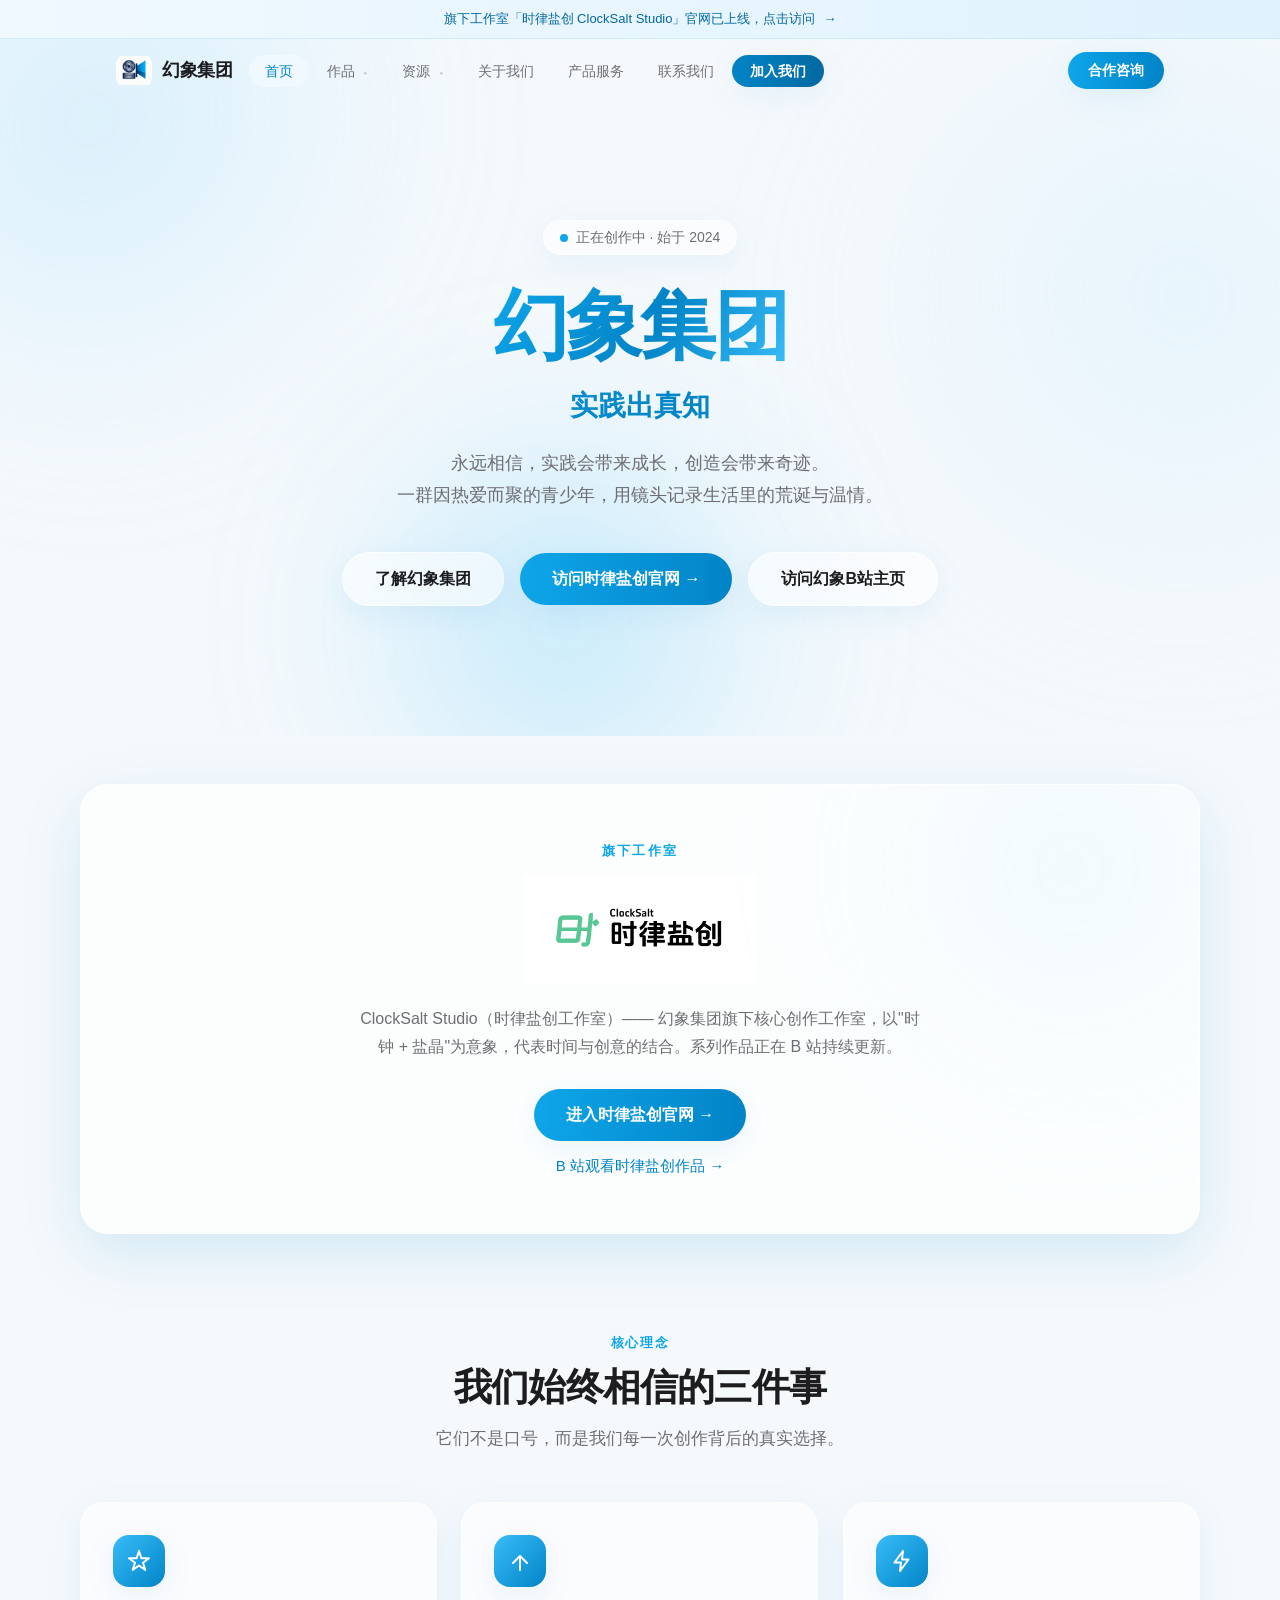
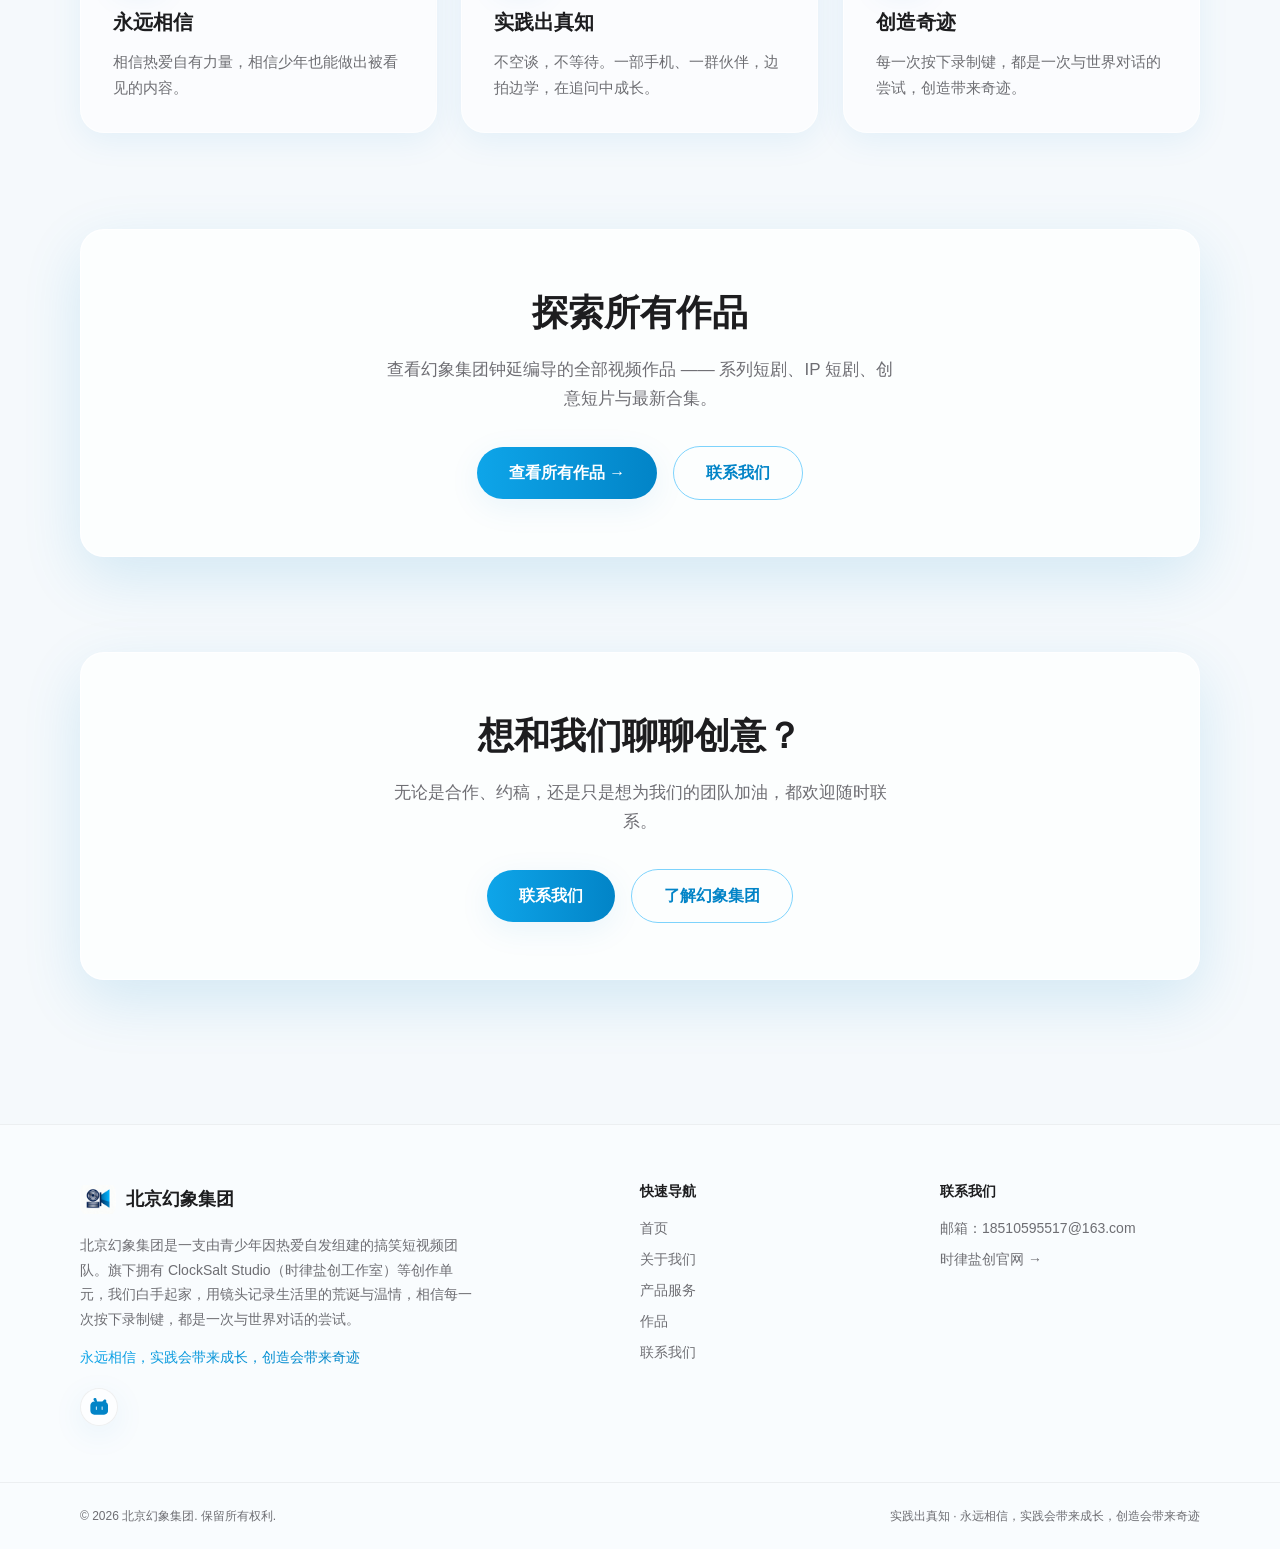
==== index.html @ 4c4ef6c3 "Add files via upload" ====
<!DOCTYPE html>
<html lang="zh-CN">
<head>
  <meta charset="UTF-8" />
  <meta name="viewport" content="width=device-width, initial-scale=1.0" />
  <title>北京幻象集团 —— 实践出真知</title>
  <meta name="description" content="北京幻象集团是一支由青少年因热爱自发组建的搞笑短视频团队。永远相信，实践会带来成长，创造会带来奇迹。" />
  <link rel="icon" type="image/svg+xml" href="assets/logo-huanxiang.png" />
  <link rel="stylesheet" href="css/style.css" />
</head>
<body>

  <!-- ===== 顶部公告条：时律盐创官网入口 ===== -->
  <header class="navbar">
    <a class="announce-strip" href="https://clocksalt1312.github.io" target="_blank" rel="noopener noreferrer">
      旗下工作室「时律盐创 ClockSalt Studio」官网已上线，点击访问 <span class="arrow">→</span>
    </a>
    <nav class="navbar-inner">
      <a href="index.html" class="nav-logo">
        <img src="assets/logo-huanxiang.png" alt="北京幻象集团 Logo" />
        <span>幻象集团</span>
      </a>
      <ul class="nav-links">
        <li><a href="index.html" class="active">首页</a></li>
        <li class="has-dropdown">
          <a href="works.html">作品 <span class="caret">▾</span></a>
          <div class="nav-dropdown glass-strong">
            <a class="nav-dropdown-link" href="https://space.bilibili.com/3494359196502977/lists/8658534?type=season" target="_blank" rel="noopener">《公园瞎晃实录》<span class="tag-new">NEW</span></a>
            <a class="nav-dropdown-link" href="https://space.bilibili.com/3494359196502977/lists/5940657?type=season" target="_blank" rel="noopener">《逃单惊魂》</a>
            <a class="nav-dropdown-link" href="https://space.bilibili.com/3494359196502977/lists/5930737?type=season" target="_blank" rel="noopener">《奶龙风云1》</a>
            <a class="nav-dropdown-link" href="https://www.bilibili.com/video/BV1JXviBsEmG" target="_blank" rel="noopener">《过年》</a>
            <a class="nav-dropdown-link" href="https://www.bilibili.com/video/BV12yfXBuE7D" target="_blank" rel="noopener">《铁门漂流记》</a>
            <div class="nav-dropdown-footer">
              <a href="works.html">查看全部作品 →</a>
            </div>
          </div>
        </li>
        <li class="has-dropdown">
          <a href="resources.html">资源 <span class="caret">▾</span></a>
          <div class="nav-dropdown glass-strong">
            <a class="nav-dropdown-link" href="https://1849677050.share.123pan.cn/123pan/cn3ovd-cGKn3?pwd=TtZl#" target="_blank" rel="noopener">《逃单惊魂》系列资源</a>
            <a class="nav-dropdown-link" href="https://1849677050.share.123pan.cn/123pan/cn3ovd-40o23?pwd=vuzb#" target="_blank" rel="noopener">《奶龙风云1》系列资源</a>
            <a class="nav-dropdown-link" href="https://1849677050.share.123pan.cn/123pan/cn3ovd-Yn623?pwd=z4V4#" target="_blank" rel="noopener">《过年》资源</a>
            <a class="nav-dropdown-link" href="https://1849677050.share.123pan.cn/123pan/cn3ovd-jhN23?pwd=LyRt#" target="_blank" rel="noopener">《铁门漂流记》资源</a>
            <div class="nav-dropdown-footer">
              <a href="resources.html">查看全部资源 →</a>
            </div>
          </div>
        </li>
        <li><a href="about.html">关于我们</a></li>
        <li><a href="services.html">产品服务</a></li>
        <li><a href="contact.html">联系我们</a></li>
        <li><a href="https://clocksalt1312.github.io/jobs.html" target="_blank" rel="noopener" class="btn-jobs">加入我们</a></li>
      </ul>
      <div class="nav-right">
        <a href="contact.html" class="nav-cta">合作咨询</a>
        <button class="hamburger" aria-label="切换菜单">
          <span class="bars"><span class="bar"></span><span class="bar"></span><span class="bar"></span></span>
        </button>
      </div>
    </nav>
    <div class="mobile-menu">
      <ul class="mobile-menu-list glass-strong">
        <li><a href="index.html" class="active">首页</a></li>
        <li><a href="about.html">关于我们</a></li>
        <li><a href="services.html">产品服务</a></li>
        <li><a href="works.html">作品</a></li>
        <li><a href="resources.html">资源</a></li>
        <li><a href="contact.html">联系我们</a></li>
        <li><a href="https://clocksalt1312.github.io/jobs.html" target="_blank" rel="noopener" class="m-cta" style="background:linear-gradient(90deg, #0284c7, #0369a1);">加入我们</a></li>
      </ul>
    </div>
  </header>

  <main>
    <!-- ===== 英雄区（居中排版 · 参考时律盐创官网风格） ===== -->
    <section class="hero">
      <div class="aurora animate-float" style="width:42vw;height:42vw;top:-10%;left:-8%;background:radial-gradient(circle at 30% 30%, #7dd3fc, transparent 70%);"></div>
      <div class="aurora animate-float" style="width:48vw;height:48vw;top:6%;right:-12%;background:radial-gradient(circle at 60% 40%, #bae6fd, transparent 70%);animation-delay:2s;"></div>
      <div class="aurora animate-float" style="width:36vw;height:36vw;bottom:-16%;left:26%;background:radial-gradient(circle at 50% 50%, #38bdf8, transparent 70%);animation-delay:4s;opacity:0.4;"></div>

      <div class="container hero-inner">
        <div class="reveal">
          <span class="pill glass">
            <span class="dot pulse"></span>
            正在创作中 · 始于 2024
          </span>
        </div>
        <div class="reveal" data-delay="80" style="margin-top:30px;">
          <h1><span class="grad">幻象集团</span></h1>
        </div>
        <div class="reveal" data-delay="160">
          <p class="slogan text-gradient">实践出真知</p>
        </div>
        <div class="reveal" data-delay="240">
          <p class="manifesto">永远相信，实践会带来成长，创造会带来奇迹。<br />一群因热爱而聚的青少年，用镜头记录生活里的荒诞与温情。</p>
        </div>
        <div class="reveal" data-delay="320">
          <div class="btn-row">
            <a href="about.html" class="btn btn-glass btn-lg">了解幻象集团</a>
            <a href="https://clocksalt1312.github.io" target="_blank" rel="noopener noreferrer" class="btn btn-primary btn-lg">访问时律盐创官网 →</a>
            <a href="https://space.bilibili.com/3494359196502977?spm_id_from=333.1007.0.0" class="btn btn-glass btn-lg">访问幻象B站主页</a>
          </div>
        </div>
      </div>
    </section>

    <!-- ===== 时律盐创横幅（醒目入口） ===== -->
    <section class="section container">
      <div class="reveal">
        <div class="card glass-strong studio-banner">
          <div class="aurora" style="width:34vw;height:34vw;top:-30%;right:-8%;background:radial-gradient(circle, #bae6fd, transparent 70%);"></div>
          <p class="sb-eyebrow">旗下工作室</p>
          <img src="assets/logo-clocksalt.png" alt="ClockSalt Studio 时律盐创 Logo" />
          <p class="sb-desc">ClockSalt Studio（时律盐创工作室）—— 幻象集团旗下核心创作工作室，以"时钟 + 盐晶"为意象，代表时间与创意的结合。系列作品正在 B 站持续更新。</p>
          <div class="btn-row" style="display:flex;flex-direction:column;align-items:center;justify-content:center;gap:14px;">
            <a href="https://clocksalt1312.github.io" target="_blank" rel="noopener noreferrer" class="btn btn-primary btn-lg">进入时律盐创官网 →</a>
            <a href="https://space.bilibili.com/3493259785538287?spm_id_from=333.337.0.0" target="_blank" rel="noopener noreferrer" class="link-arrow">B 站观看时律盐创作品 →</a>
          </div>
        </div>
      </div>
    </section>

    <!-- ===== 核心亮点 ===== -->
    <section class="section container">
      <div class="section-head reveal">
        <span class="eyebrow">核心理念</span>
        <h2>我们始终相信的三件事</h2>
        <p class="subtitle">它们不是口号，而是我们每一次创作背后的真实选择。</p>
      </div>
      <div class="grid grid-3" style="margin-top:48px;">
        <div class="reveal">
          <div class="card glass hoverable card-body">
            <div class="card-icon">
              <svg viewBox="0 0 24 24"><path d="M12 2l2.4 7.2H22l-6 4.6 2.3 7.2-6.3-4.5-6.3 4.5L8 13.8 2 9.2h7.6z"/></svg>
            </div>
            <h3 class="card-title">永远相信</h3>
            <p class="card-text">相信热爱自有力量，相信少年也能做出被看见的内容。</p>
          </div>
        </div>
        <div class="reveal" data-delay="100">
          <div class="card glass hoverable card-body">
            <div class="card-icon">
              <svg viewBox="0 0 24 24"><path d="M12 21V7M5 14l7-7 7 7"/></svg>
            </div>
            <h3 class="card-title">实践出真知</h3>
            <p class="card-text">不空谈，不等待。一部手机、一群伙伴，边拍边学，在追问中成长。</p>
          </div>
        </div>
        <div class="reveal" data-delay="200">
          <div class="card glass hoverable card-body">
            <div class="card-icon">
              <svg viewBox="0 0 24 24"><path d="M13 2L4.5 13.5H11L10 22l8.5-11.5H12z"/></svg>
            </div>
            <h3 class="card-title">创造奇迹</h3>
            <p class="card-text">每一次按下录制键，都是一次与世界对话的尝试，创造带来奇迹。</p>
          </div>
        </div>
      </div>
    </section>

    <!-- ===== 作品入口 ===== -->
    <section class="section container">
      <div class="reveal">
        <div class="card glass-strong cta-card">
          <h2>探索所有作品</h2>
          <p>查看幻象集团钟延编导的全部视频作品 —— 系列短剧、IP 短剧、创意短片与最新合集。</p>
          <div class="btn-row">
            <a href="works.html" class="btn btn-primary btn-lg">查看所有作品 →</a>
            <a href="contact.html" class="btn btn-outline btn-lg">联系我们</a>
          </div>
        </div>
      </div>
    </section>

    <!-- ===== 行动召唤 ===== -->
    <section class="section container">
      <div class="reveal">
        <div class="card glass-strong cta-card">
          <h2>想和我们聊聊创意？</h2>
          <p>无论是合作、约稿，还是只是想为我们的团队加油，都欢迎随时联系。</p>
          <div class="btn-row">
            <a href="contact.html" class="btn btn-primary btn-lg">联系我们</a>
            <a href="about.html" class="btn btn-outline btn-lg">了解幻象集团</a>
          </div>
        </div>
      </div>
    </section>
  </main>

  <!-- ===== 页脚 ===== -->
  <footer class="footer">
    <div class="container footer-grid">
      <div class="footer-brand">
        <div class="footer-logo-row">
          <img src="assets/logo-huanxiang.png" alt="北京幻象集团 Logo" />
          <span>北京幻象集团</span>
        </div>
        <p class="footer-intro">北京幻象集团是一支由青少年因热爱自发组建的搞笑短视频团队。旗下拥有 ClockSalt Studio（时律盐创工作室）等创作单元，我们白手起家，用镜头记录生活里的荒诞与温情，相信每一次按下录制键，都是一次与世界对话的尝试。</p>
        <p class="footer-manifesto text-gradient">永远相信，实践会带来成长，创造会带来奇迹</p>
        <div class="social-icons">
          <a class="social-icon" href="https://space.bilibili.com/3494359196502977?spm_id_from=333.1007.0.0" target="_blank" rel="noopener" aria-label="哔哩哔哩主页">
            <svg viewBox="0 0 24 24" fill="currentColor" xmlns="http://www.w3.org/2000/svg">
              <path d="M17.813 4.653h.854c1.51.054 2.769.578 3.773 1.574 1 1.012 1.594 2.298 1.585 3.85v6.845c0 1.546-.5 2.833-1.5 3.86-1 1.012-2.257 1.57-3.771 1.574H5.74c-1.515-.005-2.769-.563-3.771-1.574C1 19.755.5 18.468.5 16.922v-6.846c0-1.55.5-2.836 1.5-3.85 1.002-.996 2.256-1.52 3.771-1.573h.854l-1.355-1.295c-.39-.39-.595-.857-.595-1.43 0-.572.205-1.04.595-1.43.39-.39.857-.585 1.43-.585.572 0 1.04.195 1.43.585L9.553 4.65h6.93l1.928-1.928c.39-.39.857-.585 1.43-.585.572 0 1.04.195 1.43.585.39.39.585.857.585 1.43 0 .572-.195 1.04-.585 1.43l-1.355 1.297zm-9.4 6.745c-.39 0-.595.196-.595.586v3.34c0 .39.205.586.595.586.39 0 .586-.196.586-.586v-3.34c0-.39-.195-.586-.586-.586zm7.74 0c-.39 0-.586.196-.586.586v3.34c0 .39.195.586.586.586.39 0 .585-.196.585-.586v-3.34c0-.39-.195-.586-.585-.586z"/>
            </svg>
          </a>
        </div>
      </div>
      <div>
        <h4>快速导航</h4>
        <ul class="footer-links">
          <li><a href="index.html">首页</a></li>
          <li><a href="about.html">关于我们</a></li>
          <li><a href="services.html">产品服务</a></li>
          <li><a href="works.html">作品</a></li>
          <li><a href="contact.html">联系我们</a></li>
        </ul>
      </div>
      <div>
        <h4>联系我们</h4>
        <ul class="footer-links">
          <li>邮箱：<a href="mailto:18510595517@163.com">18510595517@163.com</a></li>
          <li><a href="https://clocksalt1312.github.io" target="_blank" rel="noopener noreferrer">时律盐创官网 →</a></li>
        </ul>
      </div>
    </div>
    <div class="footer-bottom">
      <div class="container footer-bottom-inner">
        <p>© 2026 北京幻象集团. 保留所有权利.</p>
        <p>实践出真知 · 永远相信，实践会带来成长，创造会带来奇迹</p>
      </div>
    </div>
  </footer>

  <script src="js/main.js"></script>
</body>
</html>
---- css/style.css ----
/* ============================================================
   北京幻象集团官网 —— 纯静态版样式
   液态玻璃（Liquid Glass）设计系统 · 天蓝色主题
   ============================================================ */

:root {
  --bg: #f5f9fc;
  --ink: #1d1d1f;
  --graphite: #6e6e73;
  --glass-bg: rgba(255, 255, 255, 0.55);
  --glass-border: rgba(255, 255, 255, 0.65);
  /* 天蓝色系 */
  --mirage-50: #f0f9ff;
  --mirage-100: #e0f2fe;
  --mirage-200: #bae6fd;
  --mirage-300: #7dd3fc;
  --mirage-400: #38bdf8;
  --mirage-500: #0ea5e9;
  --mirage-600: #0284c7;
  --mirage-700: #0369a1;
  --shadow-glass: 0 8px 32px rgba(2, 132, 199, 0.08);
  --shadow-glass-lg: 0 20px 60px rgba(2, 132, 199, 0.14);
  --ease-out: cubic-bezier(0.22, 1, 0.36, 1);
}

* { box-sizing: border-box; margin: 0; padding: 0; }

html { scroll-behavior: smooth; }

body {
  background: var(--bg);
  color: var(--ink);
  font-family: -apple-system, BlinkMacSystemFont, 'PingFang SC',
    'Helvetica Neue', 'Microsoft YaHei', sans-serif;
  -webkit-font-smoothing: antialiased;
  text-rendering: optimizeLegibility;
  overflow-x: hidden;
  line-height: 1.5;
}

a { color: inherit; text-decoration: none; }
ul { list-style: none; }
img { display: block; max-width: 100%; }

.container {
  max-width: 1120px;
  margin: 0 auto;
  padding-left: 24px;
  padding-right: 24px;
}
@media (min-width: 640px) {
  .container { padding-left: 36px; padding-right: 36px; }
}

/* ===== 玻璃材质 ===== */
.glass {
  background: var(--glass-bg);
  backdrop-filter: blur(20px) saturate(180%);
  -webkit-backdrop-filter: blur(20px) saturate(180%);
  border: 1px solid var(--glass-border);
  box-shadow: var(--shadow-glass);
}
.glass-strong {
  background: rgba(255, 255, 255, 0.72);
  backdrop-filter: blur(28px) saturate(200%);
  -webkit-backdrop-filter: blur(28px) saturate(200%);
  border: 1px solid rgba(255, 255, 255, 0.8);
  box-shadow: var(--shadow-glass-lg);
}
.card {
  border-radius: 24px;
  transition: transform 0.35s var(--ease-out), box-shadow 0.35s var(--ease-out);
}
a > .card:hover, .card.hoverable:hover {
  transform: translateY(-4px);
  box-shadow: var(--shadow-glass-lg);
}

/* ===== 渐变文字（天蓝） ===== */
.text-gradient {
  background: linear-gradient(120deg, #0ea5e9 0%, #0284c7 55%, #38bdf8 100%);
  -webkit-background-clip: text;
  background-clip: text;
  -webkit-text-fill-color: transparent;
  color: transparent;
}

/* ===== 极光背景斑（低饱和，克制） ===== */
.aurora {
  position: absolute;
  border-radius: 9999px;
  filter: blur(100px);
  opacity: 0.3;
  pointer-events: none;
}
@keyframes float {
  0%, 100% { transform: translateY(0); }
  50% { transform: translateY(-12px); }
}
.animate-float { animation: float 6s ease-in-out infinite; }

/* ===== 几何图标（替代 emoji，去 AI 味） ===== */
.card-icon {
  display: grid;
  place-items: center;
  width: 52px;
  height: 52px;
  margin-bottom: 20px;
  border-radius: 16px;
  background: linear-gradient(135deg, var(--mirage-400), var(--mirage-600));
  box-shadow: var(--shadow-glass);
}
.card-icon svg {
  width: 24px;
  height: 24px;
  stroke: #fff;
  fill: none;
  stroke-width: 2;
  stroke-linecap: round;
  stroke-linejoin: round;
}

/* ===== 滚动揭示 ===== */
.reveal {
  opacity: 0;
  transform: translateY(28px);
  transition: opacity 0.7s var(--ease-out), transform 0.7s var(--ease-out);
  will-change: opacity, transform;
}
.reveal.is-visible { opacity: 1; transform: translateY(0); }

/* ===== 顶部公告条（时律盐创官网入口） ===== */
.announce-strip {
  display: flex;
  align-items: center;
  justify-content: center;
  gap: 8px;
  padding: 9px 16px;
  font-size: 13px;
  font-weight: 500;
  color: var(--mirage-700);
  background: linear-gradient(90deg, var(--mirage-50), var(--mirage-100));
  border-bottom: 1px solid rgba(186, 230, 253, 0.6);
  text-align: center;
  transition: background 0.2s;
}
.announce-strip:hover { background: linear-gradient(90deg, var(--mirage-100), var(--mirage-200)); }
.announce-strip .arrow { font-weight: 700; }

/* ===== 导航栏 ===== */
.navbar {
  position: fixed;
  top: 0; left: 0; right: 0;
  z-index: 50;
  transition: all 0.3s;
}
.navbar.scrolled {
  background: rgba(255, 255, 255, 0.72);
  backdrop-filter: blur(28px) saturate(200%);
  -webkit-backdrop-filter: blur(28px) saturate(200%);
  border-bottom: 1px solid rgba(255, 255, 255, 0.8);
  box-shadow: var(--shadow-glass);
}
.navbar-inner {
  max-width: 1120px;
  margin: 0 auto;
  padding: 0 24px;
  height: 64px;
  display: flex;
  align-items: center;
  justify-content: flex-start;
  gap: 12px;
}
@media (min-width: 640px) { .navbar-inner { padding: 0 36px; gap: 16px; } }

.nav-logo {
  display: flex;
  align-items: center;
  gap: 10px;
  flex-shrink: 0;
}
.nav-logo img {
  height: 36px;
  width: 36px;
  border-radius: 12px;
  object-fit: contain;
}
.nav-logo span {
  font-size: 18px;
  font-weight: 600;
  letter-spacing: -0.02em;
  color: var(--ink);
}

.nav-links {
  display: none;
  align-items: center;
  gap: 2px;
}
@media (min-width: 768px) { .nav-links { display: flex; } }

.nav-links a {
  padding: 8px 16px;
  border-radius: 9999px;
  font-size: 14px;
  font-weight: 500;
  color: var(--graphite);
  transition: color 0.2s, background 0.2s;
}
.nav-links a:hover { color: var(--ink); background: rgba(0, 0, 0, 0.05); }
.nav-links a.active { color: var(--mirage-600); background: var(--mirage-50); }

/* ---- 作品下拉菜单（仅桌面端） ---- */
.has-dropdown { position: relative; }
.has-dropdown > a .caret {
  display: inline-block;
  font-size: 9px;
  margin-left: 5px;
  opacity: 0.45;
  transition: opacity 0.2s, transform 0.2s;
}
.has-dropdown:hover > a .caret { opacity: 1; transform: translateY(1px); }
.nav-dropdown {
  position: absolute;
  top: 100%;
  left: -8px;
  margin-top: 6px;
  min-width: 200px;
  padding: 6px;
  border-radius: 16px;
  opacity: 0;
  visibility: hidden;
  transform: translateY(-8px);
  transition: opacity 0.2s, visibility 0.2s, transform 0.2s;
  z-index: 100;
}
@media (min-width: 768px) {
  .has-dropdown:hover .nav-dropdown {
    opacity: 1;
    visibility: visible;
    transform: translateY(0);
  }
}
.nav-dropdown-link {
  display: block;
  padding: 10px 14px;
  border-radius: 10px;
  font-size: 14px;
  color: var(--ink) !important;
  font-weight: 400 !important;
  background: transparent !important;
  white-space: nowrap;
}
.nav-dropdown-link:hover {
  background: var(--mirage-50) !important;
  color: var(--mirage-600) !important;
}
.nav-dropdown-footer {
  margin-top: 4px;
  padding-top: 6px;
  border-top: 1px solid rgba(0, 0, 0, 0.06);
  text-align: center;
}
.nav-dropdown-footer a {
  display: block;
  padding: 8px 14px;
  border-radius: 10px;
  font-size: 13px;
  font-weight: 500;
  color: var(--mirage-600) !important;
  background: transparent !important;
}
.nav-dropdown-footer a:hover { background: var(--mirage-50) !important; }

/* ---- 右侧按钮组 ---- */
.nav-right {
  display: flex;
  align-items: center;
  gap: 8px;
  margin-left: auto;
  flex-shrink: 0;
}
@media (min-width: 768px) { .nav-right { gap: 8px; } }

.btn-jobs {
  padding: 8px 18px !important;
  border-radius: 9999px;
  font-size: 14px;
  font-weight: 600 !important;
  color: #fff !important;
  background: linear-gradient(90deg, #0284c7, #0369a1) !important;
  box-shadow: var(--shadow-glass);
  transition: all 0.3s !important;
  white-space: nowrap;
}
.btn-jobs:hover {
  transform: translateY(-2px);
  box-shadow: var(--shadow-glass-lg) !important;
}

/* ---- 合作咨询（导航右侧 CTA） ---- */
.nav-cta {
  padding: 8px 20px;
  border-radius: 9999px;
  font-size: 14px;
  font-weight: 600;
  color: #fff !important;
  background: linear-gradient(90deg, var(--mirage-500), var(--mirage-600));
  box-shadow: var(--shadow-glass);
  transition: all 0.3s var(--ease-out);
  white-space: nowrap;
}
.nav-cta:hover {
  transform: translateY(-2px);
  box-shadow: var(--shadow-glass-lg);
}

/* ---- 资源下拉标记（网盘图标风格） ---- */

/* 移动端汉堡 */
.hamburger {
  display: grid;
  place-items: center;
  width: 40px;
  height: 40px;
  border-radius: 12px;
  border: 1px solid var(--glass-border);
  background: var(--glass-bg);
  backdrop-filter: blur(20px);
  -webkit-backdrop-filter: blur(20px);
  cursor: pointer;
}
@media (min-width: 768px) { .hamburger { display: none; } }

.hamburger .bars {
  position: relative;
  display: block;
  width: 20px;
  height: 16px;
}
.hamburger .bar {
  position: absolute;
  left: 0;
  width: 20px;
  height: 2px;
  background: var(--ink);
  border-radius: 2px;
  transition: transform 0.3s, opacity 0.3s;
}
.hamburger .bar:nth-child(1) { top: 0; }
.hamburger .bar:nth-child(2) { top: 7px; }
.hamburger .bar:nth-child(3) { top: 14px; }
.navbar.menu-open .bar:nth-child(1) { transform: translateY(7px) rotate(45deg); }
.navbar.menu-open .bar:nth-child(2) { opacity: 0; }
.navbar.menu-open .bar:nth-child(3) { transform: translateY(-7px) rotate(-45deg); }

.mobile-menu {
  display: block;
  overflow: hidden;
  max-height: 0;
  opacity: 0;
  transition: max-height 0.3s, opacity 0.3s;
}
@media (min-width: 768px) { .mobile-menu { display: none; } }
.navbar.menu-open .mobile-menu { max-height: 500px; opacity: 1; }

.mobile-menu-list {
  margin: 4px 20px 16px;
  border-radius: 16px;
  padding: 8px;
  display: flex;
  flex-direction: column;
}
.mobile-menu-list a {
  display: block;
  padding: 12px 16px;
  border-radius: 12px;
  font-size: 16px;
  font-weight: 500;
  color: var(--ink);
  transition: background 0.2s;
}
.mobile-menu-list a:hover { background: rgba(0, 0, 0, 0.05); }
.mobile-menu-list a.active { color: var(--mirage-600); background: var(--mirage-50); }
.mobile-menu-list .m-cta {
  margin: 4px 8px 4px;
  text-align: center;
  padding: 12px 20px;
  border-radius: 12px;
  font-weight: 600;
  color: #fff;
  background: linear-gradient(90deg, var(--mirage-500), var(--mirage-600));
}
.mobile-menu-list .m-cta:hover { background: linear-gradient(90deg, var(--mirage-500), var(--mirage-600)); }

/* ===== 按钮 ===== */
.btn {
  display: inline-flex;
  align-items: center;
  justify-content: center;
  border: none;
  cursor: pointer;
  border-radius: 9999px;
  font-weight: 600;
  font-size: 15px;
  padding: 12px 28px;
  transition: all 0.3s var(--ease-out);
  font-family: inherit;
}
.btn-lg { padding: 14px 32px; font-size: 16px; }
.btn-primary {
  color: #fff;
  background: linear-gradient(90deg, var(--mirage-500), var(--mirage-600));
  box-shadow: var(--shadow-glass);
}
.btn-primary:hover {
  box-shadow: var(--shadow-glass-lg);
  transform: translateY(-2px);
}
.btn-primary:disabled { opacity: 0.6; cursor: not-allowed; transform: none; }
.btn-glass {
  color: var(--ink);
  background: var(--glass-bg);
  backdrop-filter: blur(20px);
  -webkit-backdrop-filter: blur(20px);
  border: 1px solid var(--glass-border);
  box-shadow: var(--shadow-glass);
}
.btn-glass:hover { box-shadow: var(--shadow-glass-lg); transform: translateY(-2px); }
.btn-outline {
  color: var(--mirage-600);
  background: transparent;
  border: 1.5px solid var(--mirage-300);
}
.btn-outline:hover { background: var(--mirage-50); transform: translateY(-2px); }

/* ===== 章节标题 ===== */
.section-head { text-align: center; }
.section-head.left { text-align: left; }
.eyebrow {
  display: inline-block;
  font-size: 13px;
  font-weight: 600;
  letter-spacing: 0.12em;
  color: var(--mirage-500);
  margin-bottom: 12px;
}
.section-head h2 {
  font-size: 30px;
  font-weight: 700;
  letter-spacing: -0.02em;
  color: var(--ink);
  line-height: 1.2;
}
@media (min-width: 640px) { .section-head h2 { font-size: 38px; } }
.section-head .subtitle {
  margin-top: 14px;
  font-size: 17px;
  color: var(--graphite);
  line-height: 1.75;
  max-width: 640px;
}
.section-head:not(.left) .subtitle { margin-left: auto; margin-right: auto; }

/* ===== 徽标 pill ===== */
.pill {
  display: inline-flex;
  align-items: center;
  gap: 8px;
  padding: 6px 16px;
  border-radius: 9999px;
  font-size: 14px;
  font-weight: 500;
  color: var(--graphite);
}
.pill .dot {
  width: 8px; height: 8px;
  border-radius: 9999px;
  background: var(--mirage-500);
}
.pill .dot.pulse { animation: pulse 2s infinite; }
@keyframes pulse {
  0%, 100% { opacity: 1; }
  50% { opacity: 0.4; }
}

.tag {
  display: inline-block;
  padding: 4px 12px;
  border-radius: 9999px;
  background: var(--mirage-50);
  color: var(--mirage-600);
  font-size: 12px;
  font-weight: 600;
}

/* NEW 徽标（作品下拉） */
.tag-new {
  display: inline-block;
  padding: 1px 6px;
  margin-left: 6px;
  border-radius: 9999px;
  background: var(--mirage-500);
  color: #fff;
  font-size: 10px;
  font-weight: 700;
  vertical-align: 1px;
}

.link-arrow {
  color: var(--mirage-600);
  font-weight: 500;
  font-size: 15px;
}
.link-arrow:hover { text-decoration: underline; }

/* ===== 页面通用区块 ===== */
.page-top { padding-top: 148px; }
.section { padding: 48px 0; }
.section-lg { padding: 64px 0; }

/* ===== 首页英雄区（参考时律盐创官网） ===== */
.hero {
  position: relative;
  padding: 190px 0 100px;
  overflow: hidden;
}
@media (min-width: 640px) { .hero { padding: 220px 0 130px; } }
.hero-inner { text-align: center; position: relative; }
.hero h1 {
  font-size: 46px;
  font-weight: 800;
  letter-spacing: -0.03em;
  line-height: 1.08;
  color: var(--ink);
}
@media (min-width: 640px) { .hero h1 { font-size: 64px; } }
@media (min-width: 1024px) { .hero h1 { font-size: 76px; } }
.hero h1 .grad {
  background: linear-gradient(120deg, #0ea5e9 0%, #0284c7 55%, #38bdf8 100%);
  -webkit-background-clip: text;
  background-clip: text;
  -webkit-text-fill-color: transparent;
  color: transparent;
}
.hero .slogan {
  margin-top: 18px;
  font-size: 22px;
  font-weight: 600;
}
@media (min-width: 640px) { .hero .slogan { font-size: 28px; } }
.hero .manifesto {
  margin: 20px auto 0;
  max-width: 620px;
  font-size: 17px;
  color: var(--graphite);
  line-height: 1.8;
}
@media (min-width: 640px) { .hero .manifesto { font-size: 18px; } }
.hero .btn-row {
  margin-top: 40px;
  display: flex;
  flex-direction: column;
  align-items: center;
  justify-content: center;
  gap: 16px;
}
@media (min-width: 640px) { .hero .btn-row { flex-direction: row; } }

/* ===== 时律盐创横幅（首页醒目入口） ===== */
.studio-banner {
  position: relative;
  overflow: hidden;
  border-radius: 28px;
  padding: 44px 28px;
  text-align: center;
}
@media (min-width: 640px) { .studio-banner { padding: 56px 64px; } }
.studio-banner img {
  height: 88px;
  width: auto;
  margin: 0 auto 20px;
  object-fit: contain;
}
@media (min-width: 640px) { .studio-banner img { height: 110px; } }
.studio-banner .sb-eyebrow {
  font-size: 13px;
  font-weight: 600;
  letter-spacing: 0.18em;
  text-transform: uppercase;
  color: var(--mirage-500);
  margin-bottom: 14px;
}
.studio-banner .sb-desc {
  margin: 0 auto 28px;
  max-width: 560px;
  font-size: 16px;
  color: var(--graphite);
  line-height: 1.75;
}

/* ===== 网格 ===== */
.grid { display: grid; gap: 24px; }
.grid-3 { grid-template-columns: 1fr; }
.grid-4 { grid-template-columns: 1fr; }
.grid-2 { grid-template-columns: 1fr; }
@media (min-width: 640px) {
  .grid-4 { grid-template-columns: repeat(2, 1fr); }
}
@media (min-width: 768px) {
  .grid-3 { grid-template-columns: repeat(3, 1fr); }
  .grid-2 { grid-template-columns: repeat(2, 1fr); }
}
@media (min-width: 1024px) {
  .grid-4 { grid-template-columns: repeat(4, 1fr); }
}

/* ===== 卡片内容 ===== */
.card-body { padding: 32px; height: 100%; }
.card-body-sm { padding: 24px; height: 100%; }
.card-body-md { padding: 28px; height: 100%; }
.card-icon { font-size: 36px; margin-bottom: 20px; }
.card-title { font-size: 20px; font-weight: 600; color: var(--ink); margin-bottom: 12px; }
.card-title-lg { font-size: 20px; font-weight: 600; color: var(--ink); margin-bottom: 8px; }
.card-text { color: var(--graphite); line-height: 1.7; font-size: 15px; }
.card-text-sm { color: var(--graphite); line-height: 1.7; font-size: 14px; }

/* ===== 作品卡 ===== */
.work-head {
  display: flex;
  align-items: center;
  justify-content: space-between;
  margin-bottom: 12px;
}
.work-card { display: flex; flex-direction: column; height: 100%; }
.work-card .grow { flex: 1; }
.mt-auto-link { margin-top: 16px; display: inline-block; font-size: 14px; }

/* ===== CTA 大卡 ===== */
.cta-card {
  padding: 56px 32px;
  text-align: center;
  border-radius: 24px;
}
@media (min-width: 640px) { .cta-card { padding: 56px 64px; } }
.cta-card h2 {
  font-size: 28px;
  font-weight: 700;
  color: var(--ink);
}
@media (min-width: 640px) { .cta-card h2 { font-size: 36px; } }
.cta-card p {
  margin: 16px auto 0;
  font-size: 17px;
  color: var(--graphite);
  max-width: 520px;
  line-height: 1.7;
}
.cta-card .btn-row {
  margin-top: 32px;
  display: flex;
  flex-direction: column;
  align-items: center;
  justify-content: center;
  gap: 16px;
}
@media (min-width: 640px) { .cta-card .btn-row { flex-direction: row; } }

/* ===== 关于页：统计卡 ===== */
.about-grid {
  display: grid;
  gap: 48px;
  align-items: center;
  grid-template-columns: 1fr;
}
@media (min-width: 1024px) { .about-grid { grid-template-columns: 1fr 1fr; } }
.stats-card { padding: 32px; border-radius: 24px; }
.stats-row {
  display: grid;
  grid-template-columns: repeat(3, 1fr);
  gap: 16px;
  text-align: center;
}
.stat-num { font-size: 30px; font-weight: 700; }
.stat-label { font-size: 12px; color: var(--graphite); margin-top: 4px; }
.stats-note {
  margin-top: 24px;
  padding-top: 24px;
  border-top: 1px solid rgba(0, 0, 0, 0.05);
  font-size: 14px;
  color: var(--graphite);
  line-height: 1.75;
}
.about-actions { margin-top: 24px; display: flex; flex-wrap: wrap; gap: 12px; }

/* ===== ClockSalt 工作室卡（关于页） ===== */
.studio-card { padding: 32px; border-radius: 24px; }
@media (min-width: 640px) { .studio-card { padding: 40px; } }
.studio-flex {
  display: flex;
  flex-direction: column;
  align-items: center;
  gap: 32px;
  text-align: center;
}
@media (min-width: 640px) {
  .studio-flex { flex-direction: row; text-align: left; }
}
.studio-logo-side { flex-shrink: 0; display: flex; flex-direction: column; align-items: center; gap: 16px; }
.studio-logo-side img { width: 220px; height: auto; object-fit: contain; }
.studio-eyebrow {
  font-size: 13px;
  font-weight: 600;
  letter-spacing: 0.18em;
  text-transform: uppercase;
  color: var(--mirage-500);
  margin-bottom: 8px;
}
.studio-name { font-size: 24px; font-weight: 700; color: var(--ink); margin-bottom: 4px; }
.studio-cn { font-size: 18px; color: var(--graphite); margin-bottom: 12px; }

/* ===== 文化大卡 ===== */
.culture-card {
  padding: 56px 32px;
  text-align: center;
  position: relative;
  overflow: hidden;
  border-radius: 24px;
}
@media (min-width: 640px) { .culture-card { padding: 56px 64px; } }
.culture-eyebrow {
  position: relative;
  font-size: 13px;
  font-weight: 600;
  letter-spacing: 0.18em;
  text-transform: uppercase;
  color: var(--mirage-500);
  margin-bottom: 16px;
}
.culture-text {
  position: relative;
  font-size: 22px;
  font-weight: 700;
  color: var(--ink);
  line-height: 1.4;
}
@media (min-width: 640px) { .culture-text { font-size: 34px; } }

/* ===== 时间轴 ===== */
.timeline { position: relative; margin-top: 56px; }
.timeline-line {
  display: none;
  position: absolute;
  left: 50%; top: 0; bottom: 0;
  width: 1px;
  transform: translateX(-50%);
  background: linear-gradient(to bottom, var(--mirage-300), var(--mirage-400), var(--mirage-600));
  opacity: 0.4;
}
@media (min-width: 768px) { .timeline-line { display: block; } }
.timeline-items { display: flex; flex-direction: column; gap: 40px; }
.timeline-item { position: relative; }
@media (min-width: 768px) {
  .timeline-item {
    display: grid;
    grid-template-columns: 1fr 1fr;
    gap: 48px;
    align-items: center;
  }
  .timeline-item.flip { direction: rtl; }
  .timeline-item.flip > * { direction: ltr; }
}
@media (min-width: 768px) {
  .timeline-item:not(.flip) .timeline-content { text-align: right; }
  .timeline-item.flip .timeline-content { text-align: left; }
}
.timeline-card {
  display: inline-block;
  padding: 28px;
  border-radius: 24px;
  text-align: left;
}
.timeline-year { font-size: 30px; font-weight: 700; }
.timeline-title { font-size: 18px; font-weight: 600; color: var(--ink); margin-top: 4px; }
.timeline-desc { font-size: 14px; color: var(--graphite); margin-top: 8px; line-height: 1.7; }
.timeline-dot {
  display: none;
  position: absolute;
  left: 50%; top: 50%;
  transform: translate(-50%, -50%);
  width: 16px; height: 16px;
  border-radius: 9999px;
  background: linear-gradient(135deg, var(--mirage-500), var(--mirage-600));
  box-shadow: 0 0 0 4px #fff;
}
@media (min-width: 768px) { .timeline-dot { display: block; } }

/* ===== 服务流程 ===== */
.step-num { font-size: 30px; font-weight: 700; color: var(--mirage-300); }
.step-title { font-size: 18px; font-weight: 600; color: var(--ink); margin-top: 8px; margin-bottom: 8px; }
.chip-list { display: flex; flex-wrap: wrap; gap: 8px; margin-top: 20px; }
.chip {
  padding: 6px 12px;
  border-radius: 9999px;
  background: var(--mirage-50);
  color: var(--mirage-600);
  font-size: 14px;
  font-weight: 500;
}

/* ===== 页头（子页面） ===== */
.page-head { text-align: center; padding: 48px 0; }
.page-head h1 {
  font-size: 36px;
  font-weight: 700;
  letter-spacing: -0.02em;
  color: var(--ink);
}
@media (min-width: 640px) { .page-head h1 { font-size: 48px; } }
.page-head .lead {
  margin: 20px auto 0;
  max-width: 640px;
  font-size: 18px;
  color: var(--graphite);
  line-height: 1.75;
}
.mb-pill { margin-bottom: 24px; }

/* ===== 联系页（精简版：仅邮箱） ===== */
.contact-simple {
  max-width: 640px;
  margin: 0 auto;
}
.email-card {
  padding: 48px 32px;
  border-radius: 28px;
  text-align: center;
  position: relative;
  overflow: hidden;
}
@media (min-width: 640px) { .email-card { padding: 56px 48px; } }
.email-card .ec-icon { font-size: 44px; margin-bottom: 20px; position: relative; }
.email-card .ec-label {
  position: relative;
  font-size: 13px;
  font-weight: 600;
  letter-spacing: 0.18em;
  text-transform: uppercase;
  color: var(--mirage-500);
  margin-bottom: 14px;
}
.email-card .ec-addr {
  position: relative;
  display: inline-block;
  font-size: 21px;
  font-weight: 700;
  color: var(--mirage-600);
  word-break: break-all;
  padding: 14px 26px;
  border-radius: 16px;
  background: var(--mirage-50);
  border: 1px solid var(--mirage-200);
  transition: all 0.25s;
}
@media (min-width: 640px) { .email-card .ec-addr { font-size: 26px; } }
.email-card .ec-addr:hover {
  background: var(--mirage-100);
  transform: translateY(-2px);
  box-shadow: var(--shadow-glass);
}
.email-card .ec-hint {
  position: relative;
  margin-top: 20px;
  font-size: 14px;
  color: var(--graphite);
  line-height: 1.75;
}
.contact-links-row {
  margin-top: 28px;
  display: flex;
  flex-direction: column;
  align-items: center;
  justify-content: center;
  gap: 14px;
}
@media (min-width: 640px) { .contact-links-row { flex-direction: row; } }

/* ===== 页脚 ===== */
.footer {
  margin-top: 96px;
  border-top: 1px solid rgba(0, 0, 0, 0.05);
  background: rgba(255, 255, 255, 0.4);
}
.footer-grid {
  padding: 56px 0;
  display: grid;
  gap: 40px;
  grid-template-columns: 1fr;
}
@media (min-width: 640px) { .footer-grid { grid-template-columns: 1fr 1fr; } }
@media (min-width: 1024px) { .footer-grid { grid-template-columns: 2fr 1fr 1fr; } }
.footer-logo-row { display: flex; align-items: center; gap: 10px; margin-bottom: 16px; }
.footer-logo-row img { height: 36px; width: 36px; border-radius: 12px; object-fit: contain; }
.footer-logo-row span { font-size: 18px; font-weight: 600; color: var(--ink); }
.footer-intro { font-size: 14px; color: var(--graphite); line-height: 1.75; max-width: 400px; }
.footer-manifesto { margin-top: 16px; font-size: 14px; font-weight: 500; }
.social-icons { display: flex; gap: 10px; margin-top: 20px; }
.social-icon {
  display: grid;
  place-items: center;
  width: 38px; height: 38px;
  border-radius: 9999px;
  background: rgba(255, 255, 255, 0.65);
  border: 1px solid rgba(0, 0, 0, 0.06);
  color: var(--mirage-600);
  transition: all 0.25s var(--ease-out);
  box-shadow: var(--shadow-glass);
}
.social-icon svg { width: 18px; height: 18px; }
.social-icon:hover {
  background: var(--mirage-500);
  color: #fff;
  transform: translateY(-2px);
  box-shadow: var(--shadow-glass-lg);
  border-color: transparent;
}
.footer h4 { font-size: 14px; font-weight: 600; color: var(--ink); margin-bottom: 16px; }
.footer-links { display: flex; flex-direction: column; gap: 10px; }
.footer-links a, .footer-links li {
  font-size: 14px;
  color: var(--graphite);
  transition: color 0.2s;
}
.footer-links a:hover { color: var(--mirage-600); }
.footer-bottom {
  border-top: 1px solid rgba(0, 0, 0, 0.05);
}
.footer-bottom-inner {
  padding: 24px 0;
  display: flex;
  flex-direction: column;
  align-items: center;
  justify-content: space-between;
  gap: 8px;
  font-size: 12px;
  color: var(--graphite);
}
@media (min-width: 640px) { .footer-bottom-inner { flex-direction: row; } }

/* ===== 作品预览头部行 ===== */
.works-head-row {
  display: flex;
  flex-direction: column;
  gap: 16px;
  margin-bottom: 40px;
}
@media (min-width: 640px) {
  .works-head-row {
    flex-direction: row;
    align-items: flex-end;
    justify-content: space-between;
  }
}
.works-head-row .section-head .subtitle { max-width: none; }
.nowrap { white-space: nowrap; }

/* ===== 滚动条 ===== */
::-webkit-scrollbar { width: 10px; height: 10px; }
::-webkit-scrollbar-thumb { background: rgba(120, 140, 160, 0.35); border-radius: 9999px; }
::-webkit-scrollbar-thumb:hover { background: rgba(120, 140, 160, 0.55); }
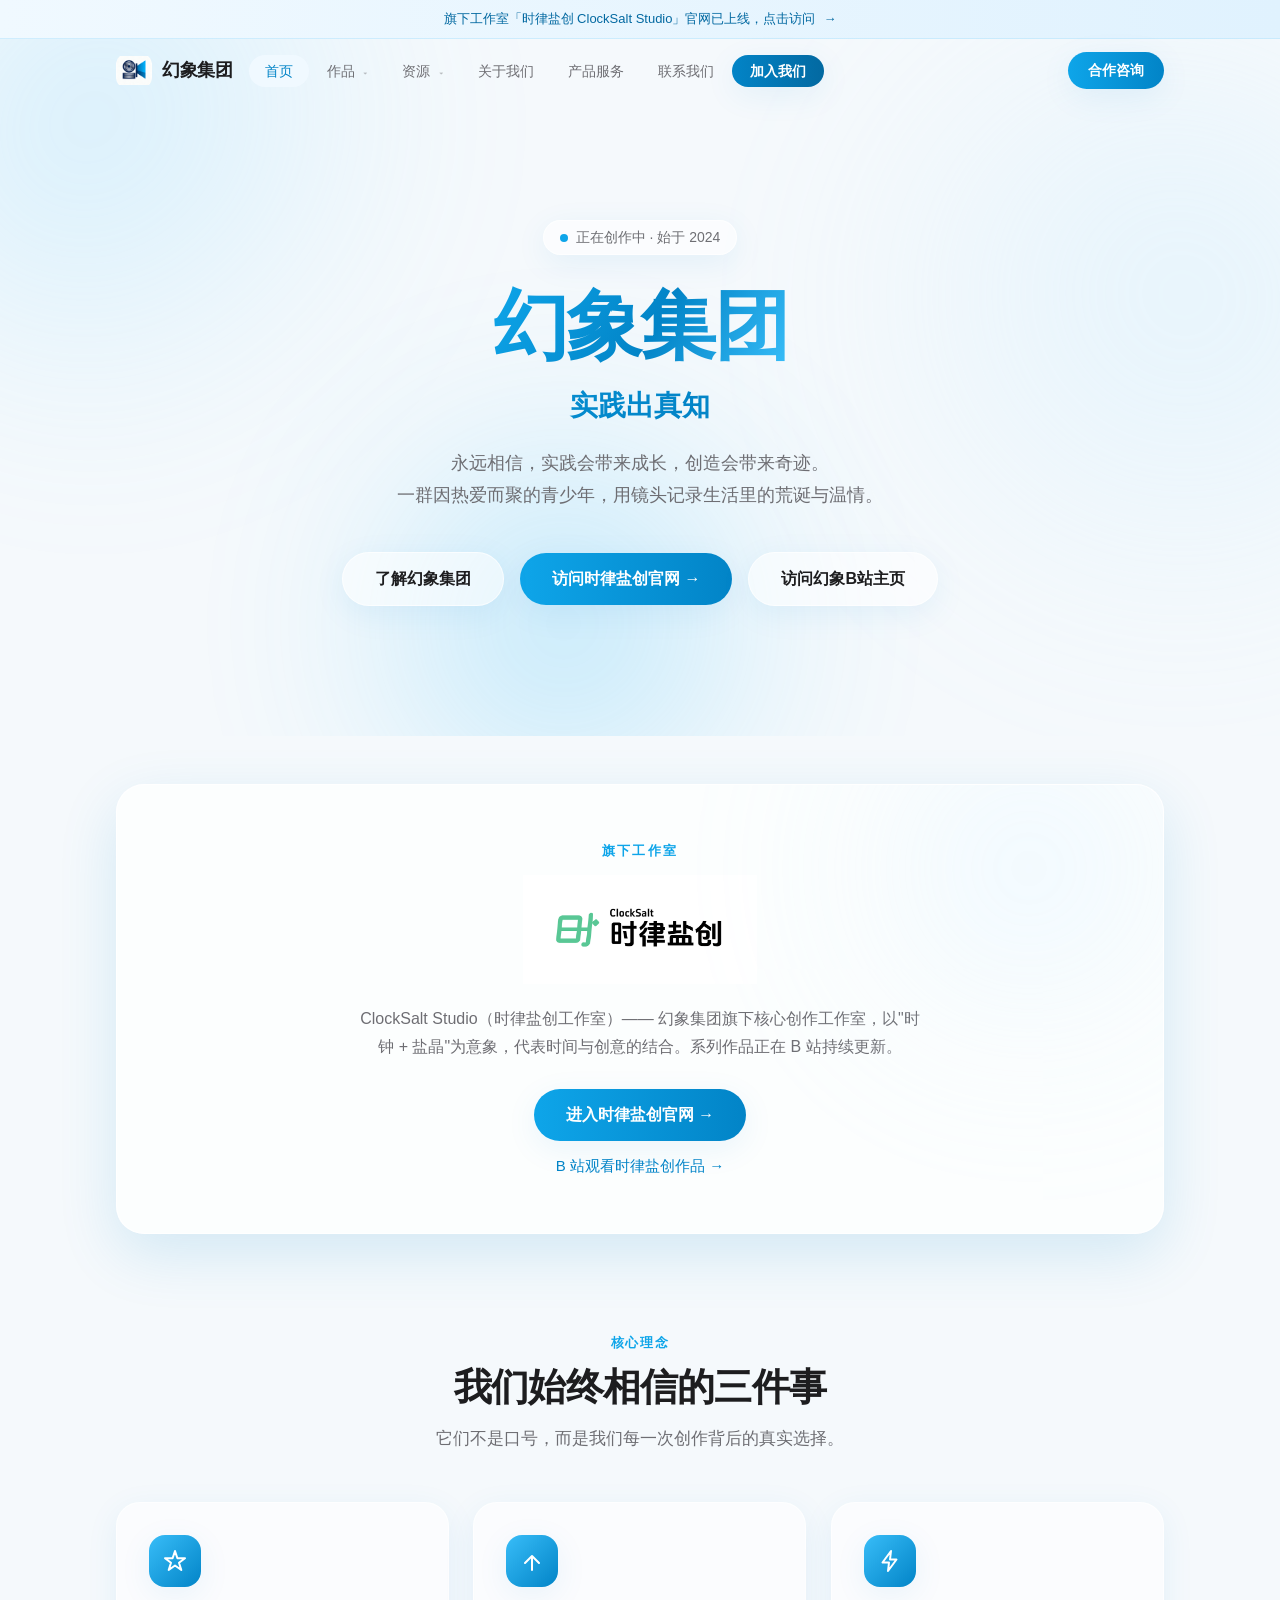
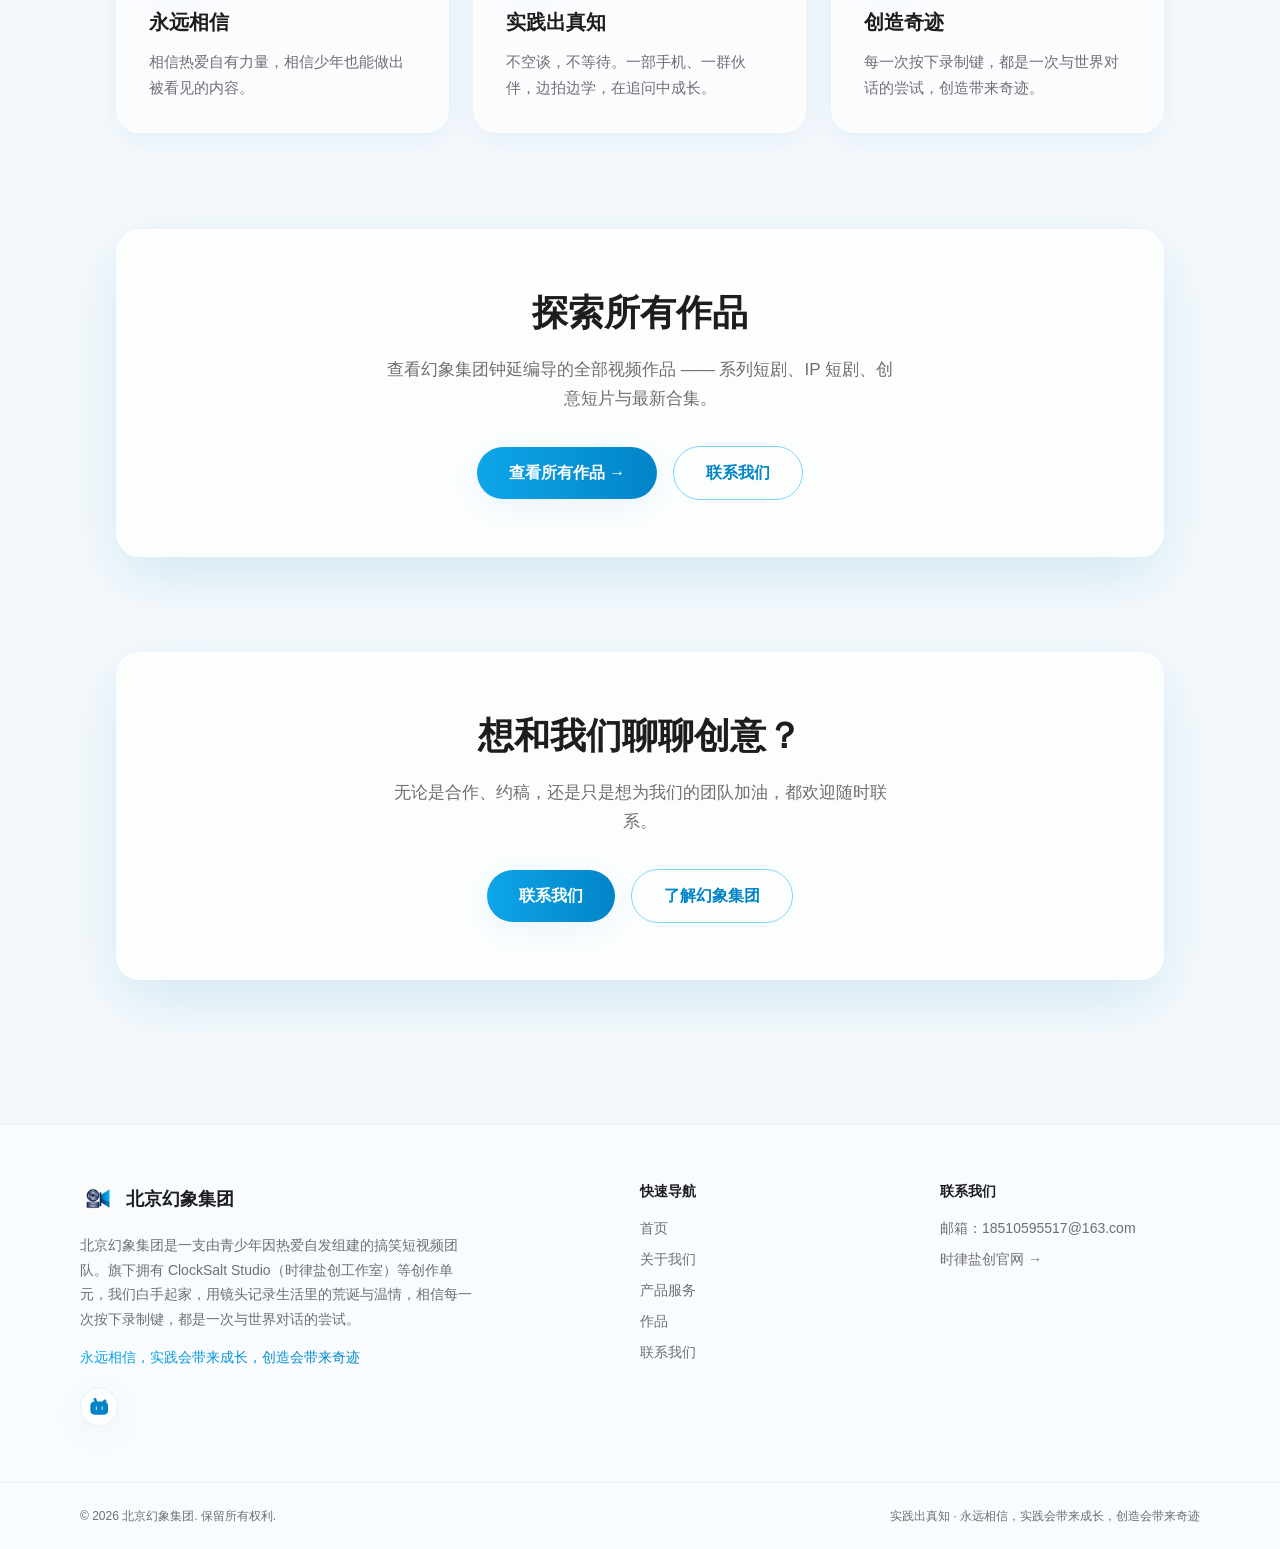
==== commit dc45af72: "Add files via upload" ====
--- a/index.html
+++ b/index.html
@@ -38,6 +38,7 @@
         <li class="has-dropdown">
           <a href="resources.html">资源 <span class="caret">▾</span></a>
           <div class="nav-dropdown glass-strong">
+            <a class="nav-dropdown-link" href="https://1849677050.share.123pan.cn/123pan/cn3ovd-76NW3?pwd=OpSl#" target="_blank" rel="noopener">《公园瞎晃实录》系列资源<span class="tag-new">NEW</span></a>
             <a class="nav-dropdown-link" href="https://1849677050.share.123pan.cn/123pan/cn3ovd-cGKn3?pwd=TtZl#" target="_blank" rel="noopener">《逃单惊魂》系列资源</a>
             <a class="nav-dropdown-link" href="https://1849677050.share.123pan.cn/123pan/cn3ovd-40o23?pwd=vuzb#" target="_blank" rel="noopener">《奶龙风云1》系列资源</a>
             <a class="nav-dropdown-link" href="https://1849677050.share.123pan.cn/123pan/cn3ovd-Yn623?pwd=z4V4#" target="_blank" rel="noopener">《过年》资源</a>
--- a/css/style.css
+++ b/css/style.css
@@ -516,8 +516,8 @@
 
 /* ===== 页面通用区块 ===== */
 .page-top { padding-top: 148px; }
-.section { padding: 48px 0; }
-.section-lg { padding: 64px 0; }
+.section { padding-top: 48px; padding-bottom: 48px; }
+.section-lg { padding-top: 64px; padding-bottom: 64px; }
 
 /* ===== 首页英雄区（参考时律盐创官网） ===== */
 .hero {
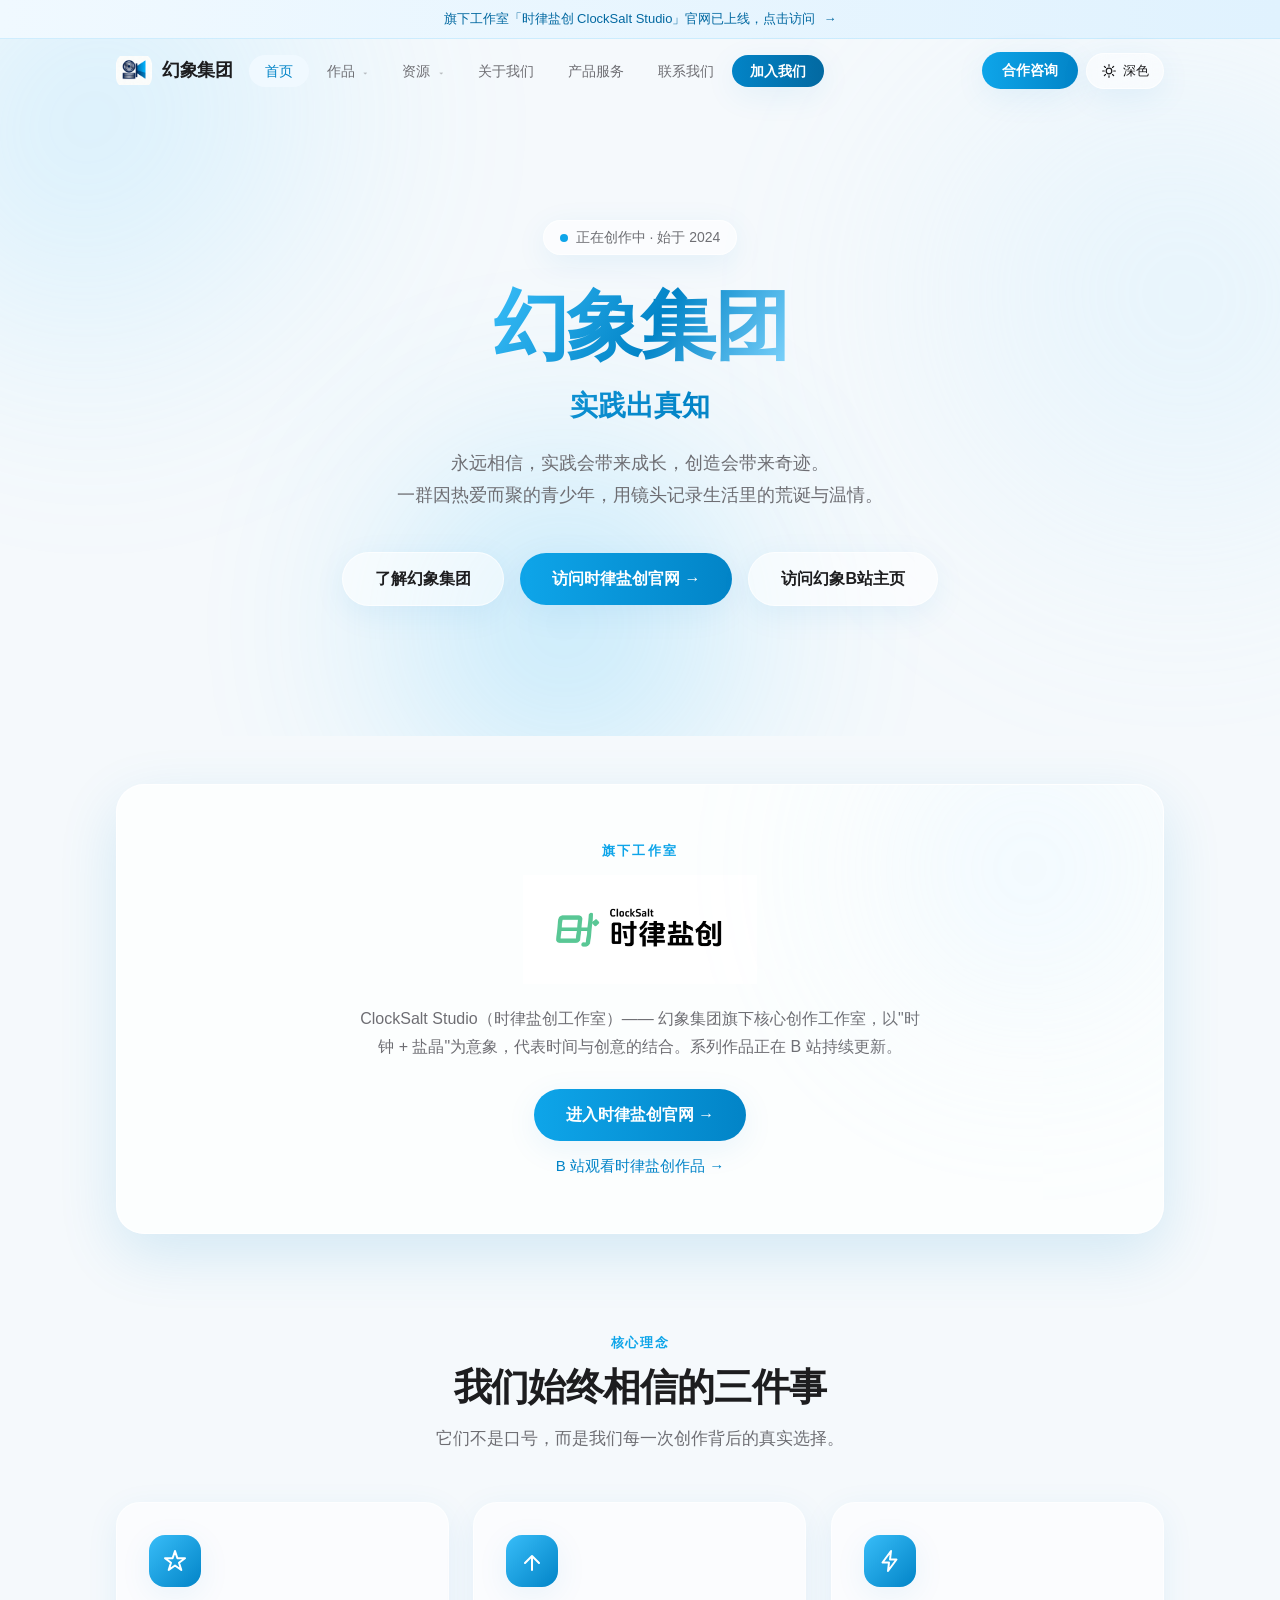
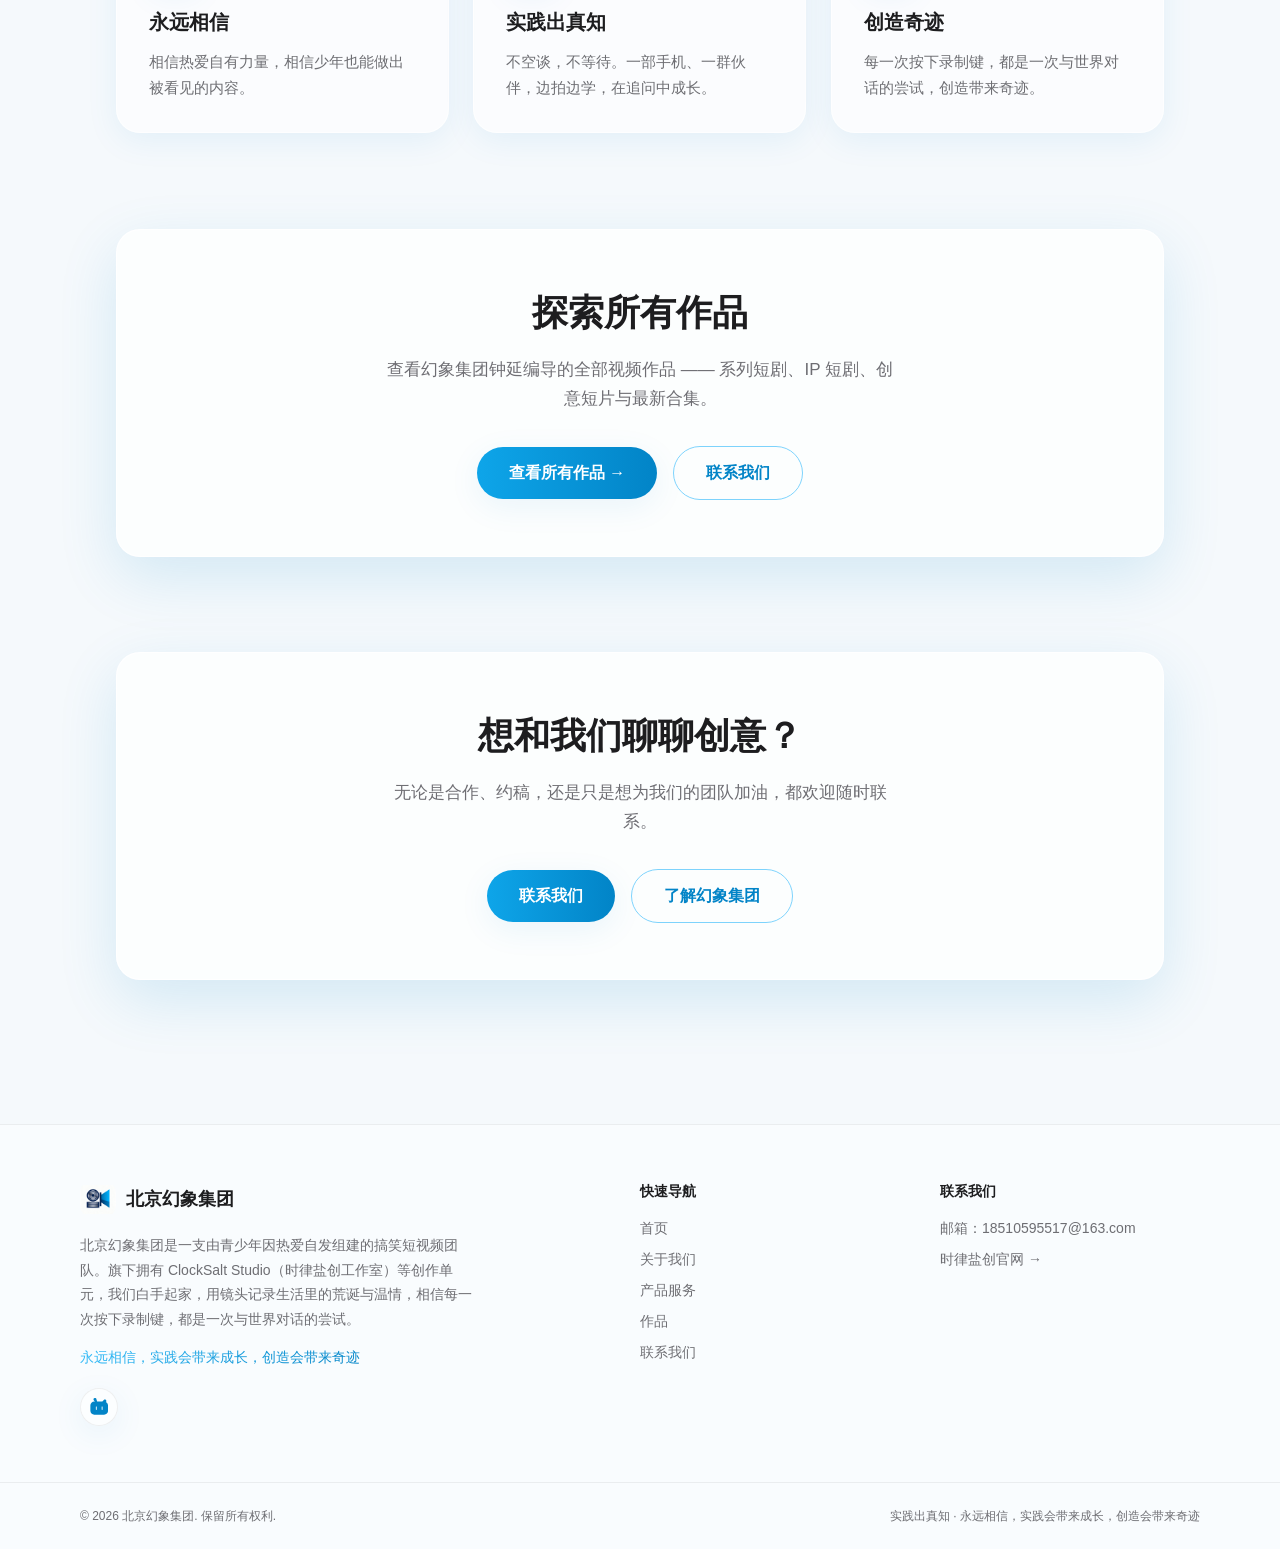
==== commit 67e205a7: "Add files via upload" ====
--- a/index.html
+++ b/index.html
@@ -7,6 +7,16 @@
   <meta name="description" content="北京幻象集团是一支由青少年因热爱自发组建的搞笑短视频团队。永远相信，实践会带来成长，创造会带来奇迹。" />
   <link rel="icon" type="image/svg+xml" href="assets/logo-huanxiang.png" />
   <link rel="stylesheet" href="css/style.css" />
+  <!-- 主题初始化：防闪烁，先于 CSS 执行 -->
+  <script>
+    (function () {
+      try {
+        var stored = localStorage.getItem('theme');
+        var dark = stored === 'dark' || (!stored && window.matchMedia && window.matchMedia('(prefers-color-scheme: dark)').matches);
+        if (dark) document.documentElement.setAttribute('data-theme', 'dark');
+      } catch (e) { /* 隐私模式等异常时保持浅色 */ }
+    })();
+  </script>
 </head>
 <body>
 
@@ -55,6 +65,11 @@
       </ul>
       <div class="nav-right">
         <a href="contact.html" class="nav-cta">合作咨询</a>
+        <button type="button" class="theme-toggle" id="theme-toggle" aria-label="切换深色模式" title="切换深色/浅色模式">
+          <svg class="icon-sun" viewBox="0 0 24 24"><circle cx="12" cy="12" r="4.2"/><path d="M12 2.5v2.4M12 19.1v2.4M2.5 12h2.4M19.1 12h2.4M5 5l1.7 1.7M17.3 17.3L19 19M19 5l-1.7 1.7M6.7 17.3L5 19"/></svg>
+          <svg class="icon-moon" viewBox="0 0 24 24"><path d="M20.5 14.1A8.5 8.5 0 1 1 9.9 3.5a7 7 0 0 0 10.6 10.6z"/></svg>
+          <span class="theme-label">深色</span>
+        </button>
         <button class="hamburger" aria-label="切换菜单">
           <span class="bars"><span class="bar"></span><span class="bar"></span><span class="bar"></span></span>
         </button>
@@ -68,6 +83,13 @@
         <li><a href="works.html">作品</a></li>
         <li><a href="resources.html">资源</a></li>
         <li><a href="contact.html">联系我们</a></li>
+        <li style="list-style:none;">
+          <button type="button" class="m-theme-toggle" id="m-theme-toggle" aria-label="切换深色模式">
+            <svg class="icon-sun" viewBox="0 0 24 24"><circle cx="12" cy="12" r="4.2"/><path d="M12 2.5v2.4M12 19.1v2.4M2.5 12h2.4M19.1 12h2.4M5 5l1.7 1.7M17.3 17.3L19 19M19 5l-1.7 1.7M6.7 17.3L5 19"/></svg>
+            <svg class="icon-moon" viewBox="0 0 24 24"><path d="M20.5 14.1A8.5 8.5 0 1 1 9.9 3.5a7 7 0 0 0 10.6 10.6z"/></svg>
+            <span class="m-theme-label">深色模式</span>
+          </button>
+        </li>
         <li><a href="https://clocksalt1312.github.io/jobs.html" target="_blank" rel="noopener" class="m-cta" style="background:linear-gradient(90deg, #0284c7, #0369a1);">加入我们</a></li>
       </ul>
     </div>
--- a/css/style.css
+++ b/css/style.css
@@ -1,6 +1,6 @@
 /* ============================================================
    北京幻象集团官网 —— 纯静态版样式
-   液态玻璃（Liquid Glass）设计系统 · 天蓝色主题
+   液态玻璃（Liquid Glass）设计系统 · 天蓝色主题 · 支持深色模式
    ============================================================ */
 
 :root {
@@ -9,6 +9,14 @@
   --graphite: #6e6e73;
   --glass-bg: rgba(255, 255, 255, 0.55);
   --glass-border: rgba(255, 255, 255, 0.65);
+  --glass-strong-bg: rgba(255, 255, 255, 0.72);
+  --glass-strong-border: rgba(255, 255, 255, 0.8);
+  --navbar-bg: rgba(255, 255, 255, 0.72);
+  --navbar-border: rgba(255, 255, 255, 0.8);
+  --footer-bg: rgba(255, 255, 255, 0.4);
+  --hover-bg: rgba(0, 0, 0, 0.05);
+  --divider: rgba(0, 0, 0, 0.06);
+  --dot-ring: #fff;
   /* 天蓝色系 */
   --mirage-50: #f0f9ff;
   --mirage-100: #e0f2fe;
@@ -23,6 +31,39 @@
   --ease-out: cubic-bezier(0.22, 1, 0.36, 1);
 }
 
+/* ===== 深色模式（data-theme="dark"） ===== */
+[data-theme="dark"] {
+  --bg: #0b1220;
+  --ink: #f2f6fb;
+  --graphite: #9aa7b8;
+  --glass-bg: rgba(23, 32, 50, 0.6);
+  --glass-border: rgba(148, 163, 184, 0.18);
+  --glass-strong-bg: rgba(20, 28, 44, 0.82);
+  --glass-strong-border: rgba(148, 163, 184, 0.22);
+  --navbar-bg: rgba(11, 18, 32, 0.82);
+  --navbar-border: rgba(148, 163, 184, 0.18);
+  --footer-bg: rgba(13, 21, 36, 0.6);
+  --hover-bg: rgba(255, 255, 255, 0.07);
+  --divider: rgba(148, 163, 184, 0.16);
+  --dot-ring: #0b1220;
+  /* 天蓝色系（深色下提亮） */
+  --mirage-50: #0c1a2a;
+  --mirage-100: #10263a;
+  --mirage-200: #1e3a52;
+  --mirage-300: #0ea5e9;
+  --mirage-400: #38bdf8;
+  --mirage-500: #38bdf8;
+  --mirage-600: #0ea5e9;
+  --mirage-700: #7dd3fc;
+  --shadow-glass: 0 8px 32px rgba(0, 0, 0, 0.4);
+  --shadow-glass-lg: 0 20px 60px rgba(0, 0, 0, 0.55);
+}
+
+/* 主题切换平滑过渡（仅颜色/背景） */
+html.theme-anim, html.theme-anim * {
+  transition: background-color 0.3s ease, border-color 0.3s ease, color 0.3s ease !important;
+}
+
 * { box-sizing: border-box; margin: 0; padding: 0; }
 
 html { scroll-behavior: smooth; }
@@ -61,10 +102,10 @@
   box-shadow: var(--shadow-glass);
 }
 .glass-strong {
-  background: rgba(255, 255, 255, 0.72);
+  background: var(--glass-strong-bg);
   backdrop-filter: blur(28px) saturate(200%);
   -webkit-backdrop-filter: blur(28px) saturate(200%);
-  border: 1px solid rgba(255, 255, 255, 0.8);
+  border: 1px solid var(--glass-strong-border);
   box-shadow: var(--shadow-glass-lg);
 }
 .card {
@@ -78,7 +119,7 @@
 
 /* ===== 渐变文字（天蓝） ===== */
 .text-gradient {
-  background: linear-gradient(120deg, #0ea5e9 0%, #0284c7 55%, #38bdf8 100%);
+  background: linear-gradient(120deg, var(--mirage-400) 0%, var(--mirage-600) 55%, var(--mirage-300) 100%);
   -webkit-background-clip: text;
   background-clip: text;
   -webkit-text-fill-color: transparent;
@@ -155,10 +196,10 @@
   transition: all 0.3s;
 }
 .navbar.scrolled {
-  background: rgba(255, 255, 255, 0.72);
+  background: var(--navbar-bg);
   backdrop-filter: blur(28px) saturate(200%);
   -webkit-backdrop-filter: blur(28px) saturate(200%);
-  border-bottom: 1px solid rgba(255, 255, 255, 0.8);
+  border-bottom: 1px solid var(--navbar-border);
   box-shadow: var(--shadow-glass);
 }
 .navbar-inner {
@@ -207,7 +248,7 @@
   color: var(--graphite);
   transition: color 0.2s, background 0.2s;
 }
-.nav-links a:hover { color: var(--ink); background: rgba(0, 0, 0, 0.05); }
+.nav-links a:hover { color: var(--ink); background: var(--hover-bg); }
 .nav-links a.active { color: var(--mirage-600); background: var(--mirage-50); }
 
 /* ---- 作品下拉菜单（仅桌面端） ---- */
@@ -258,7 +299,7 @@
 .nav-dropdown-footer {
   margin-top: 4px;
   padding-top: 6px;
-  border-top: 1px solid rgba(0, 0, 0, 0.06);
+  border-top: 1px solid var(--divider);
   text-align: center;
 }
 .nav-dropdown-footer a {
@@ -297,6 +338,76 @@
   transform: translateY(-2px);
   box-shadow: var(--shadow-glass-lg) !important;
 }
+
+/* ---- 主题切换按钮 ---- */
+.theme-toggle {
+  display: inline-flex;
+  align-items: center;
+  justify-content: center;
+  gap: 6px;
+  padding: 8px 14px;
+  border-radius: 9999px;
+  border: 1px solid var(--glass-border);
+  background: var(--glass-bg);
+  backdrop-filter: blur(20px);
+  -webkit-backdrop-filter: blur(20px);
+  color: var(--ink);
+  font-size: 13px;
+  font-weight: 500;
+  font-family: inherit;
+  cursor: pointer;
+  box-shadow: var(--shadow-glass);
+  transition: all 0.3s var(--ease-out);
+  white-space: nowrap;
+  flex-shrink: 0;
+}
+.theme-toggle:hover {
+  transform: translateY(-2px);
+  box-shadow: var(--shadow-glass-lg);
+}
+.theme-toggle svg {
+  width: 16px;
+  height: 16px;
+  stroke: currentColor;
+  fill: none;
+  stroke-width: 1.8;
+  stroke-linecap: round;
+  stroke-linejoin: round;
+}
+.theme-toggle .icon-moon { display: none; }
+[data-theme="dark"] .theme-toggle .icon-moon { display: block; }
+[data-theme="dark"] .theme-toggle .icon-sun { display: none; }
+
+/* 移动端菜单内主题切换 */
+.m-theme-toggle {
+  margin: 4px 8px 4px;
+  padding: 12px 20px;
+  border-radius: 12px;
+  display: flex;
+  align-items: center;
+  justify-content: center;
+  gap: 8px;
+  font-size: 15px;
+  font-weight: 600;
+  color: var(--ink);
+  background: var(--glass-bg);
+  border: 1px solid var(--glass-border);
+  font-family: inherit;
+  cursor: pointer;
+  width: auto;
+}
+.m-theme-toggle svg {
+  width: 17px;
+  height: 17px;
+  stroke: currentColor;
+  fill: none;
+  stroke-width: 1.8;
+  stroke-linecap: round;
+  stroke-linejoin: round;
+}
+.m-theme-toggle .icon-moon { display: none; }
+[data-theme="dark"] .m-theme-toggle .icon-moon { display: block; }
+[data-theme="dark"] .m-theme-toggle .icon-sun { display: none; }
 
 /* ---- 合作咨询（导航右侧 CTA） ---- */
 .nav-cta {
@@ -380,7 +491,7 @@
   color: var(--ink);
   transition: background 0.2s;
 }
-.mobile-menu-list a:hover { background: rgba(0, 0, 0, 0.05); }
+.mobile-menu-list a:hover { background: var(--hover-bg); }
 .mobile-menu-list a.active { color: var(--mirage-600); background: var(--mirage-50); }
 .mobile-menu-list .m-cta {
   margin: 4px 8px 4px;
@@ -425,8 +536,7 @@
   -webkit-backdrop-filter: blur(20px);
   border: 1px solid var(--glass-border);
   box-shadow: var(--shadow-glass);
-}
-.btn-glass:hover { box-shadow: var(--shadow-glass-lg); transform: translateY(-2px); }
+}.btn-glass:hover { box-shadow: var(--shadow-glass-lg); transform: translateY(-2px); }
 .btn-outline {
   color: var(--mirage-600);
   background: transparent;
@@ -537,7 +647,7 @@
 @media (min-width: 640px) { .hero h1 { font-size: 64px; } }
 @media (min-width: 1024px) { .hero h1 { font-size: 76px; } }
 .hero h1 .grad {
-  background: linear-gradient(120deg, #0ea5e9 0%, #0284c7 55%, #38bdf8 100%);
+  background: linear-gradient(120deg, var(--mirage-400) 0%, var(--mirage-600) 55%, var(--mirage-300) 100%);
   -webkit-background-clip: text;
   background-clip: text;
   -webkit-text-fill-color: transparent;
@@ -686,7 +796,7 @@
 .stats-note {
   margin-top: 24px;
   padding-top: 24px;
-  border-top: 1px solid rgba(0, 0, 0, 0.05);
+  border-top: 1px solid var(--divider);
   font-size: 14px;
   color: var(--graphite);
   line-height: 1.75;
@@ -791,7 +901,7 @@
   width: 16px; height: 16px;
   border-radius: 9999px;
   background: linear-gradient(135deg, var(--mirage-500), var(--mirage-600));
-  box-shadow: 0 0 0 4px #fff;
+  box-shadow: 0 0 0 4px var(--dot-ring);
 }
 @media (min-width: 768px) { .timeline-dot { display: block; } }
 
@@ -888,8 +998,8 @@
 /* ===== 页脚 ===== */
 .footer {
   margin-top: 96px;
-  border-top: 1px solid rgba(0, 0, 0, 0.05);
-  background: rgba(255, 255, 255, 0.4);
+  border-top: 1px solid var(--divider);
+  background: var(--footer-bg);
 }
 .footer-grid {
   padding: 56px 0;
@@ -910,8 +1020,8 @@
   place-items: center;
   width: 38px; height: 38px;
   border-radius: 9999px;
-  background: rgba(255, 255, 255, 0.65);
-  border: 1px solid rgba(0, 0, 0, 0.06);
+  background: var(--glass-bg);
+  border: 1px solid var(--divider);
   color: var(--mirage-600);
   transition: all 0.25s var(--ease-out);
   box-shadow: var(--shadow-glass);
@@ -933,7 +1043,7 @@
 }
 .footer-links a:hover { color: var(--mirage-600); }
 .footer-bottom {
-  border-top: 1px solid rgba(0, 0, 0, 0.05);
+  border-top: 1px solid var(--divider);
 }
 .footer-bottom-inner {
   padding: 24px 0;
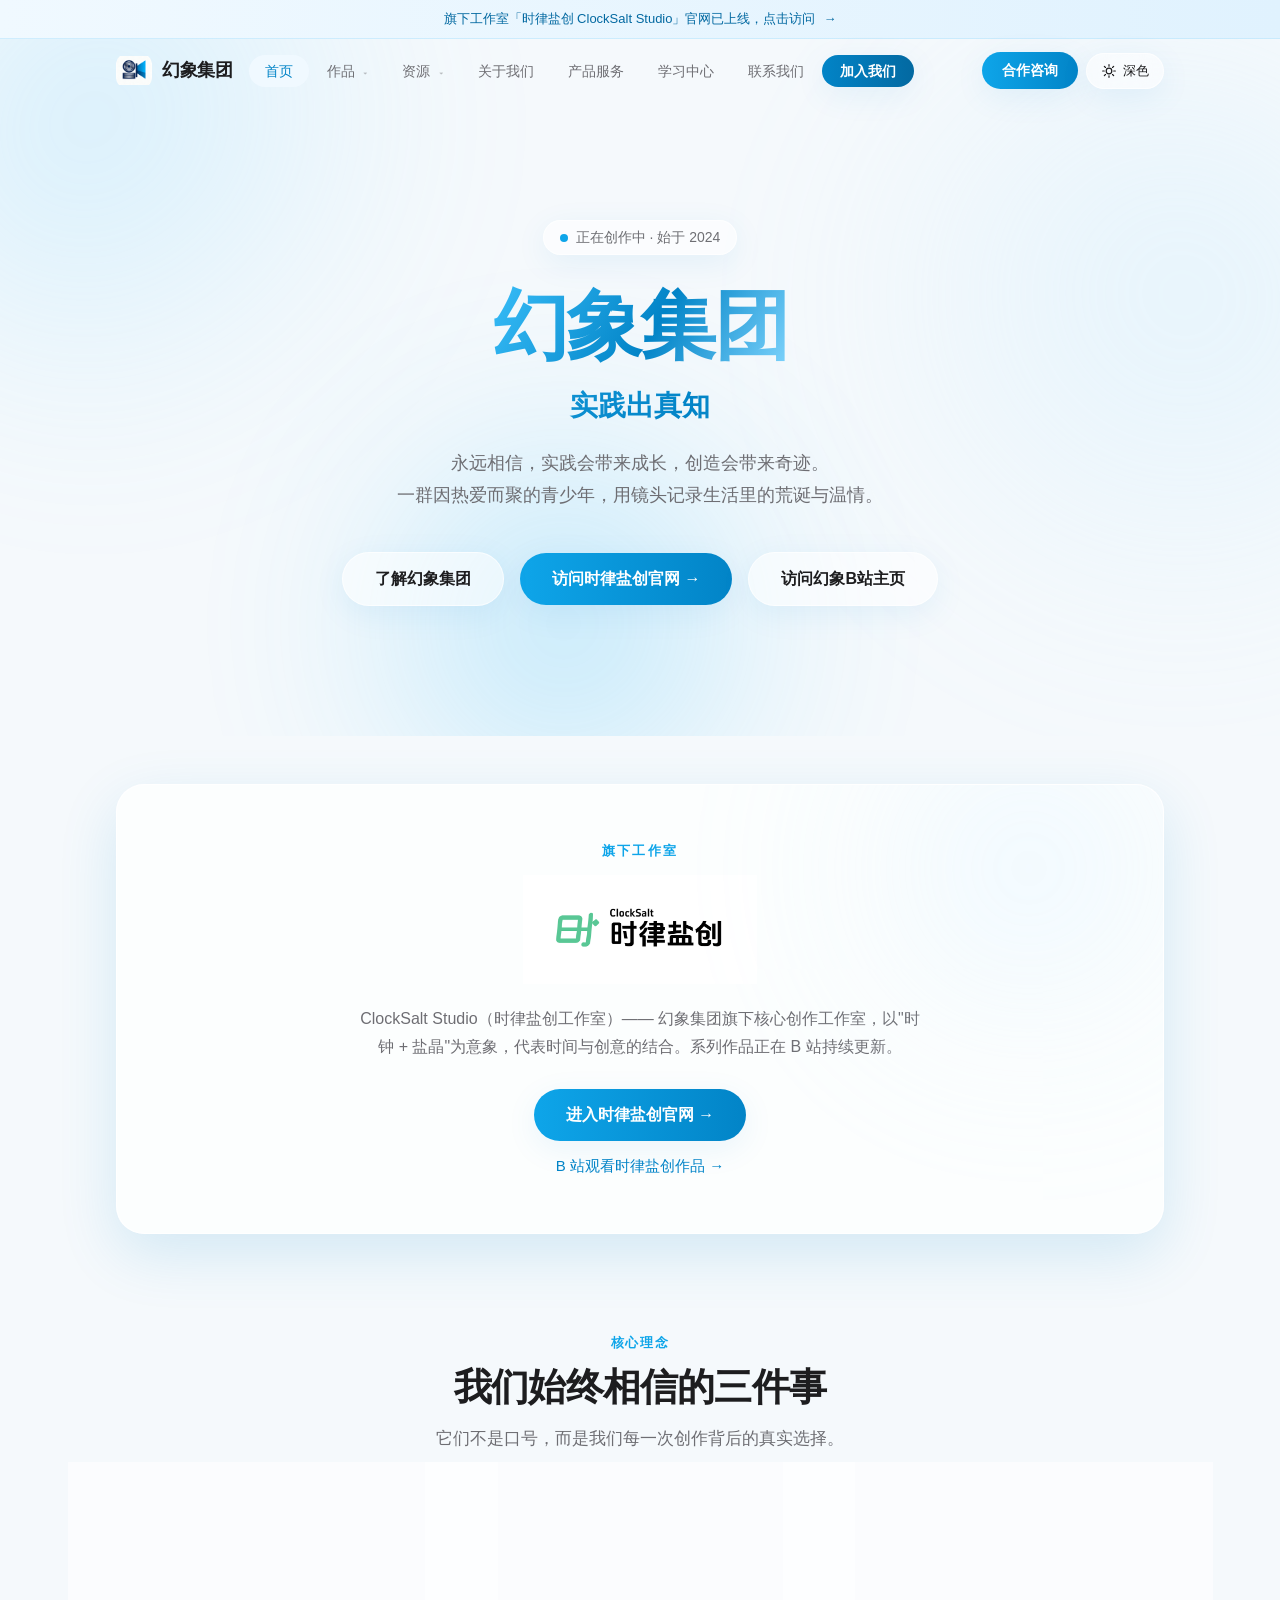
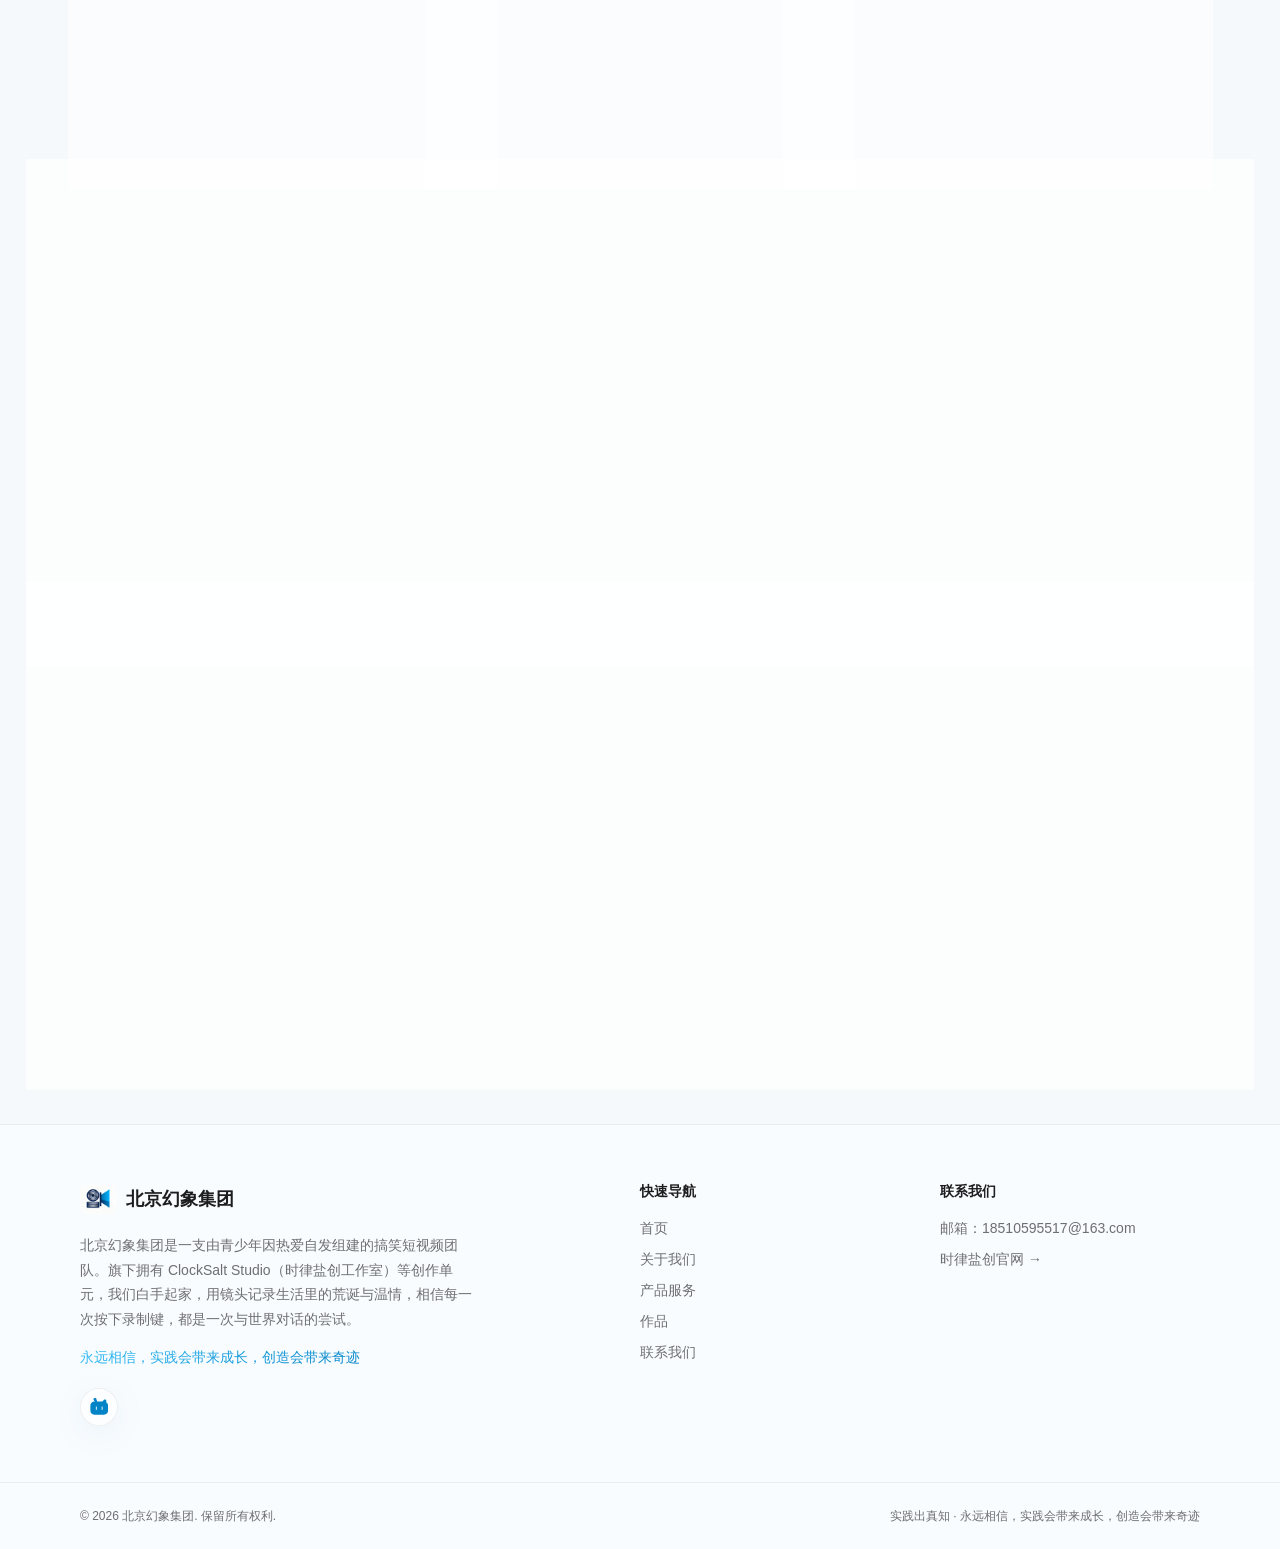
==== commit 709273e7: "Add files via upload" ====
--- a/index.html
+++ b/index.html
@@ -60,6 +60,7 @@
         </li>
         <li><a href="about.html">关于我们</a></li>
         <li><a href="services.html">产品服务</a></li>
+        <li><a href="learning.html">学习中心</a></li>
         <li><a href="contact.html">联系我们</a></li>
         <li><a href="https://clocksalt1312.github.io/jobs.html" target="_blank" rel="noopener" class="btn-jobs">加入我们</a></li>
       </ul>
@@ -83,6 +84,7 @@
         <li><a href="works.html">作品</a></li>
         <li><a href="resources.html">资源</a></li>
         <li><a href="contact.html">联系我们</a></li>
+        <li><a href="learning.html">学习中心</a></li>
         <li style="list-style:none;">
           <button type="button" class="m-theme-toggle" id="m-theme-toggle" aria-label="切换深色模式">
             <svg class="icon-sun" viewBox="0 0 24 24"><circle cx="12" cy="12" r="4.2"/><path d="M12 2.5v2.4M12 19.1v2.4M2.5 12h2.4M19.1 12h2.4M5 5l1.7 1.7M17.3 17.3L19 19M19 5l-1.7 1.7M6.7 17.3L5 19"/></svg>
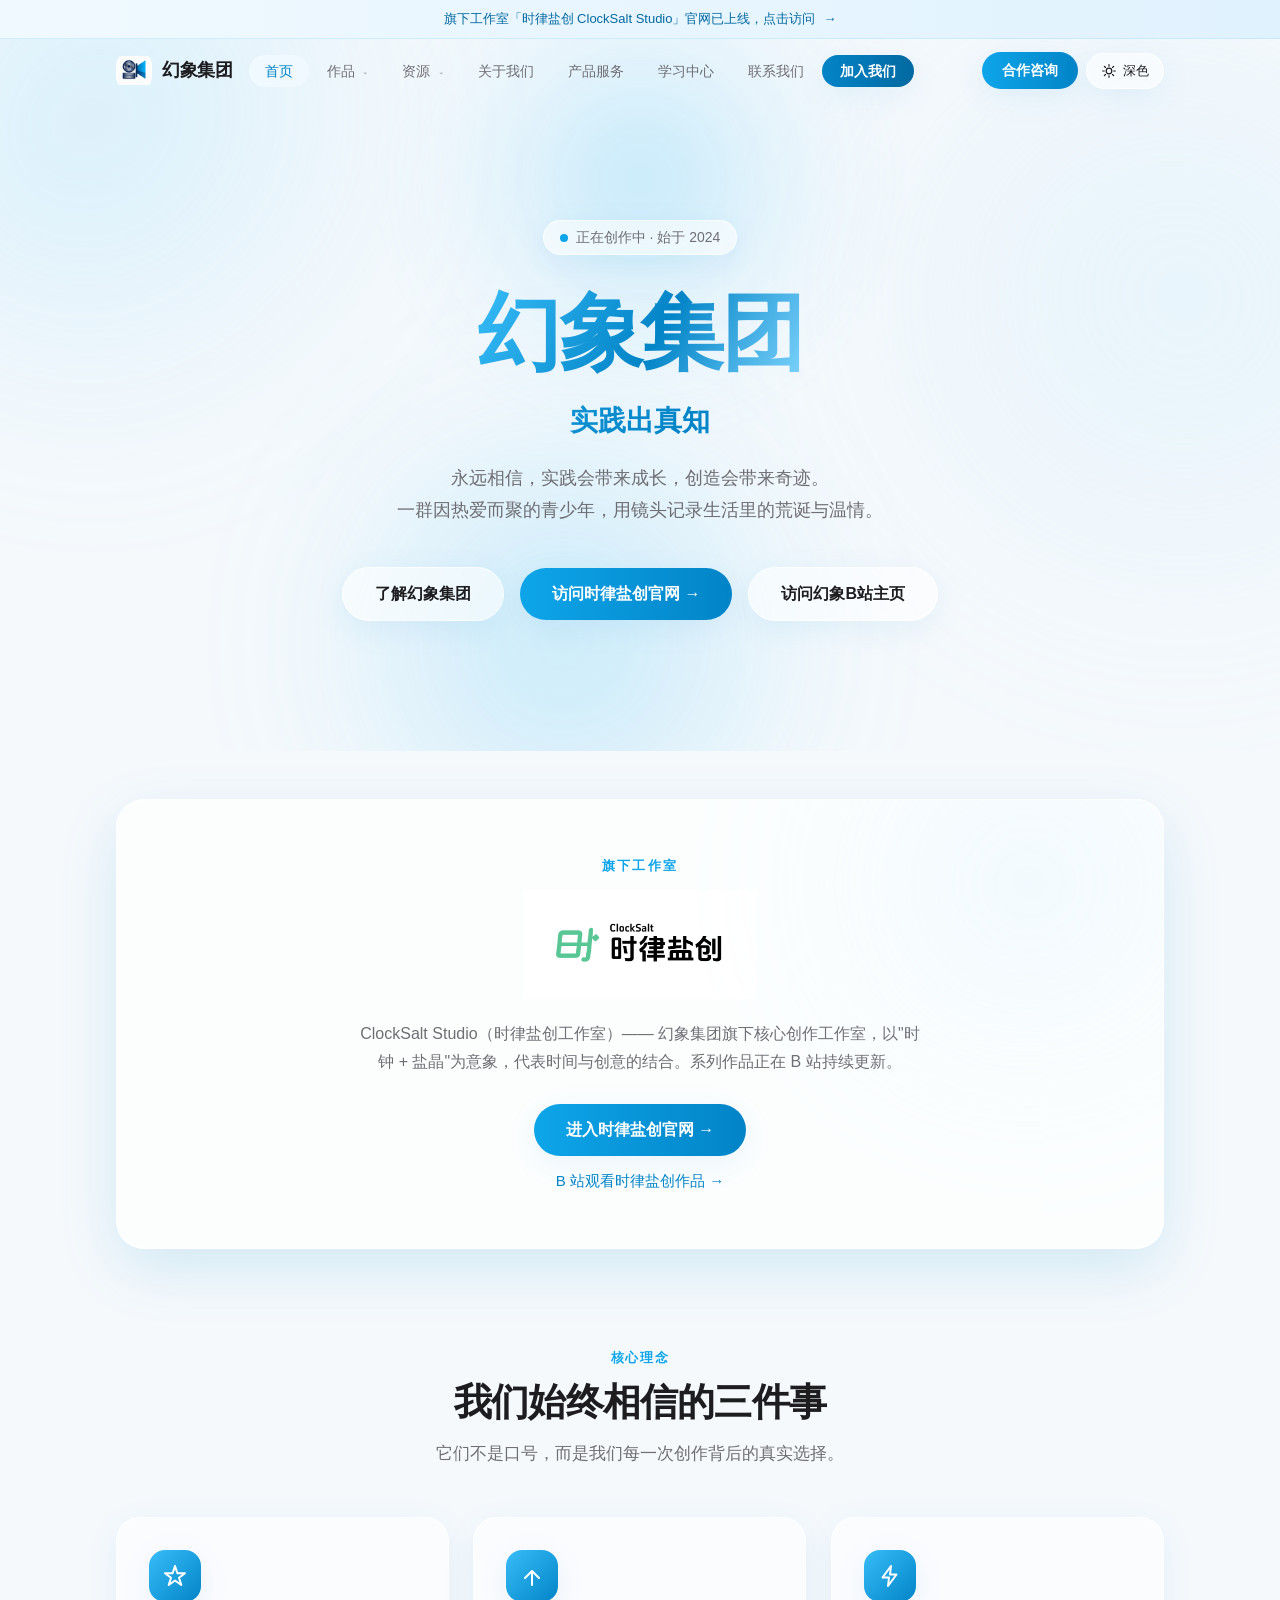
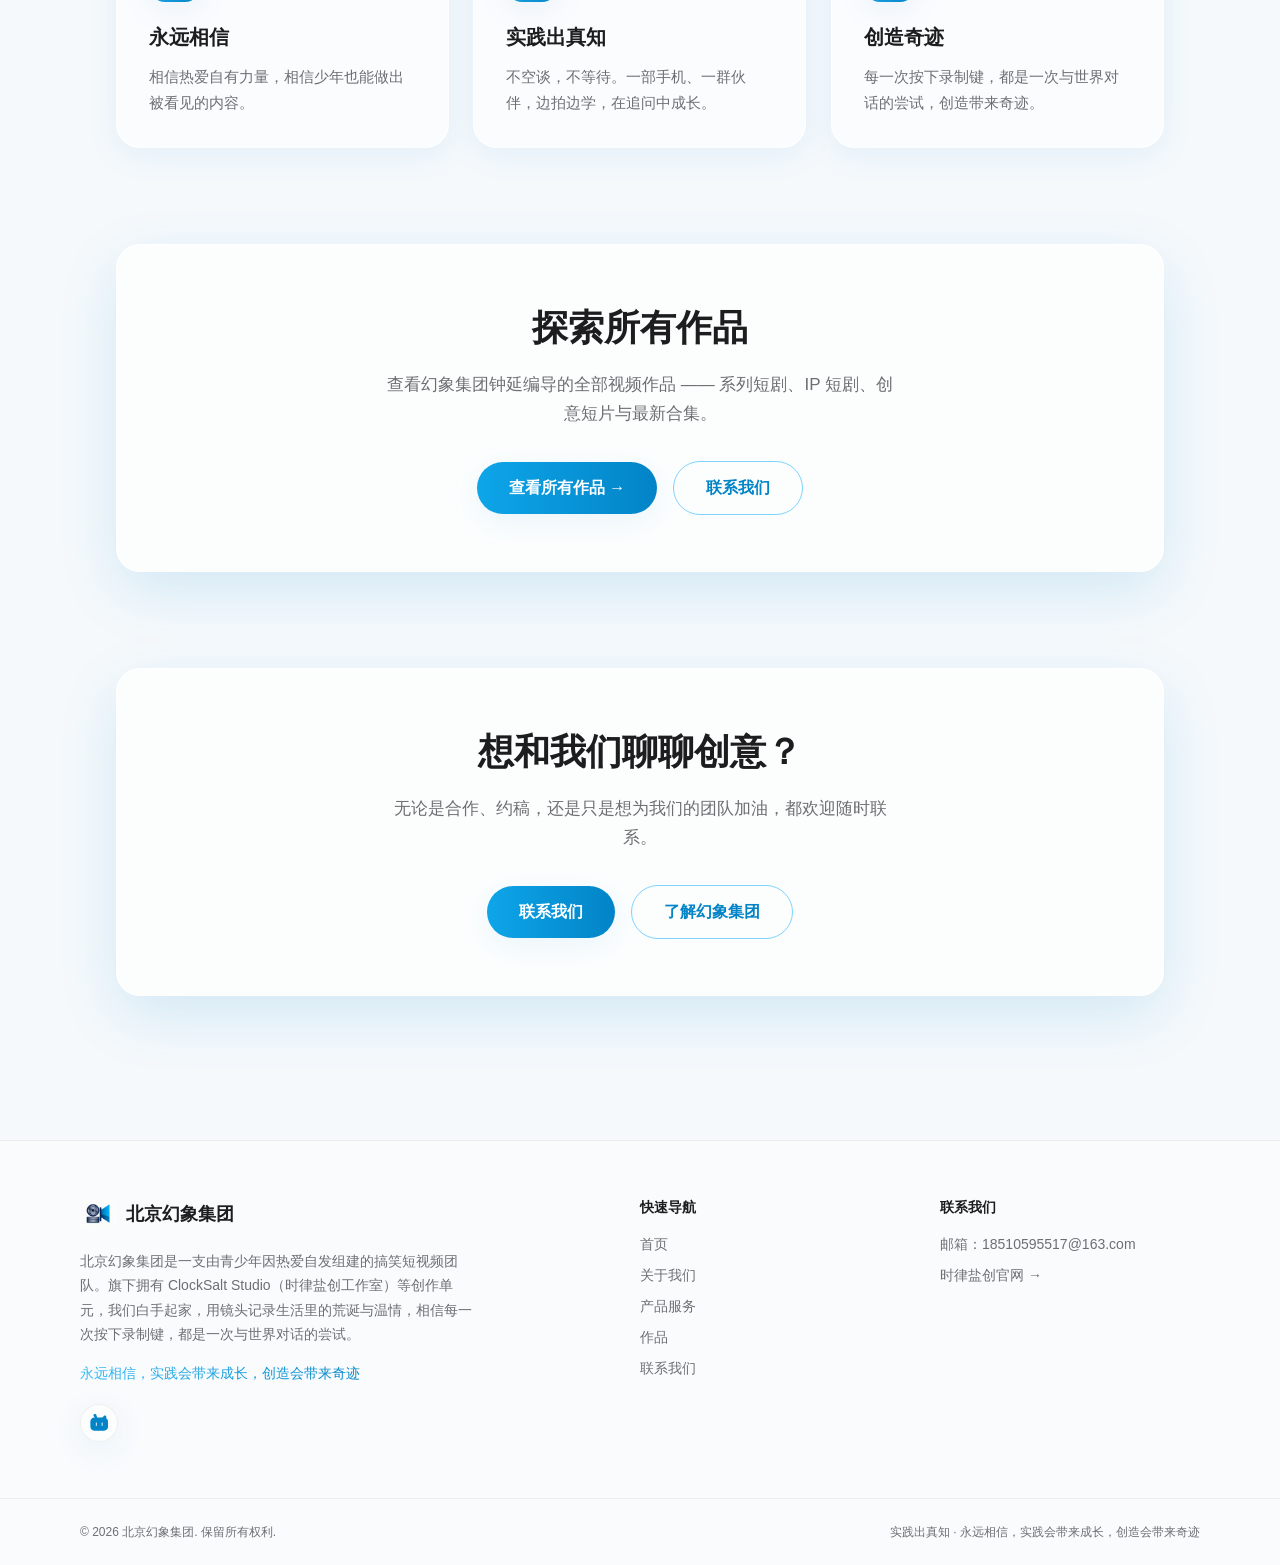
==== commit 8352db02: "Add files via upload" ====
--- a/index.html
+++ b/index.html
@@ -92,6 +92,7 @@
             <span class="m-theme-label">深色模式</span>
           </button>
         </li>
+        <li><a href="contact.html" class="m-cta">合作咨询</a></li>
         <li><a href="https://clocksalt1312.github.io/jobs.html" target="_blank" rel="noopener" class="m-cta" style="background:linear-gradient(90deg, #0284c7, #0369a1);">加入我们</a></li>
       </ul>
     </div>
--- a/css/style.css
+++ b/css/style.css
@@ -12,7 +12,6 @@
   --glass-strong-bg: rgba(255, 255, 255, 0.72);
   --glass-strong-border: rgba(255, 255, 255, 0.8);
   --navbar-bg: rgba(255, 255, 255, 0.72);
-  --navbar-border: rgba(255, 255, 255, 0.8);
   --footer-bg: rgba(255, 255, 255, 0.4);
   --hover-bg: rgba(0, 0, 0, 0.05);
   --divider: rgba(0, 0, 0, 0.06);
@@ -41,7 +40,6 @@
   --glass-strong-bg: rgba(20, 28, 44, 0.82);
   --glass-strong-border: rgba(148, 163, 184, 0.22);
   --navbar-bg: rgba(11, 18, 32, 0.82);
-  --navbar-border: rgba(148, 163, 184, 0.18);
   --footer-bg: rgba(13, 21, 36, 0.6);
   --hover-bg: rgba(255, 255, 255, 0.07);
   --divider: rgba(148, 163, 184, 0.16);
@@ -66,10 +64,15 @@
 
 * { box-sizing: border-box; margin: 0; padding: 0; }
 
-html { scroll-behavior: smooth; }
+/* 页面底色提升到 html：为 z-index:-1 的「光标辉光层」腾出绘制位置。
+   否则 body 自己的背景（绘制顺序在负 z 层之后）会把辉光整个盖住。 */
+html {
+  scroll-behavior: smooth;
+  background: var(--bg);
+}
 
 body {
-  background: var(--bg);
+  background: transparent;
   color: var(--ink);
   font-family: -apple-system, BlinkMacSystemFont, 'PingFang SC',
     'Helvetica Neue', 'Microsoft YaHei', sans-serif;
@@ -139,6 +142,32 @@
   50% { transform: translateY(-12px); }
 }
 .animate-float { animation: float 6s ease-in-out infinite; }
+
+/* ===== 全站光标辉光层（跟随鼠标的柔和环境光，风格取自学习中心 lc-hero-glow） ===== */
+#site-cursor-glow {
+  position: fixed;
+  left: 0; top: 0;
+  width: 520px; height: 520px;
+  margin-left: -260px; margin-top: -260px; /* 中心对齐：translate3d 的目标点即鼠标坐标 */
+  z-index: -1;          /* html 背景之上、所有页面内容之下 */
+  pointer-events: none;
+  border-radius: 50%;
+  background: radial-gradient(circle at center,
+    rgba(56, 189, 248, 0.30) 0%,
+    rgba(125, 211, 252, 0.13) 38%,
+    rgba(14, 165, 233, 0) 66%);
+  filter: blur(36px);
+  opacity: 0.9;
+  will-change: transform;
+  transition: opacity 0.5s ease;
+}
+[data-theme="dark"] #site-cursor-glow {
+  background: radial-gradient(circle at center,
+    rgba(56, 189, 248, 0.24) 0%,
+    rgba(125, 211, 252, 0.09) 42%,
+    rgba(14, 165, 233, 0) 70%);
+}
+@media (prefers-reduced-motion: reduce) { #site-cursor-glow { display: none; } }
 
 /* ===== 几何图标（替代 emoji，去 AI 味） ===== */
 .card-icon {
@@ -193,13 +222,19 @@
   position: fixed;
   top: 0; left: 0; right: 0;
   z-index: 50;
-  transition: all 0.3s;
+  /* 不使用 transition: all——border/backdrop-filter 被一起卷进过渡会让
+     「首滚越阈值时」navbar 底部那 1px 边线从 0px 长出 + 颜色淡入 ~0.3s，
+     视觉上变成一根持续闪现的「白/黑线」。仅过渡会真正插值的两个属性。*/
+  transition: background-color 0.3s ease, box-shadow 0.3s ease;
 }
 .navbar.scrolled {
   background: var(--navbar-bg);
   backdrop-filter: blur(28px) saturate(200%);
   -webkit-backdrop-filter: blur(28px) saturate(200%);
-  border-bottom: 1px solid var(--navbar-border);
+  /* 移除 border-bottom: 1px solid var(--navbar-border)——这根硬 1px
+     边线在浅色下呈 80% 白、深色下贴近黑，且会在阈值跨越时
+     配合 transition: all 形成「线在长」的视觉毛刺。靠 box-shadow
+     + backdrop-filter 的模糊边界已足够给出分层，无需再叠。 */
   box-shadow: var(--shadow-glass);
 }
 .navbar-inner {
@@ -425,6 +460,8 @@
   transform: translateY(-2px);
   box-shadow: var(--shadow-glass-lg);
 }
+/* 窄屏（<768px）顶栏不挤合作咨询：按钮收进汉堡菜单（mobile-menu 内 .m-cta 项） */
+@media (max-width: 767.98px) { .nav-cta { display: none; } }
 
 /* ---- 资源下拉标记（网盘图标风格） ---- */
 
@@ -638,14 +675,14 @@
 @media (min-width: 640px) { .hero { padding: 220px 0 130px; } }
 .hero-inner { text-align: center; position: relative; }
 .hero h1 {
-  font-size: 46px;
+  font-size: 52px;
   font-weight: 800;
   letter-spacing: -0.03em;
-  line-height: 1.08;
+  line-height: 1.16;
   color: var(--ink);
 }
-@media (min-width: 640px) { .hero h1 { font-size: 64px; } }
-@media (min-width: 1024px) { .hero h1 { font-size: 76px; } }
+@media (min-width: 640px) { .hero h1 { font-size: 68px; } }
+@media (min-width: 1024px) { .hero h1 { font-size: 84px; } }
 .hero h1 .grad {
   background: linear-gradient(120deg, var(--mirage-400) 0%, var(--mirage-600) 55%, var(--mirage-300) 100%);
   -webkit-background-clip: text;
@@ -921,12 +958,13 @@
 /* ===== 页头（子页面） ===== */
 .page-head { text-align: center; padding: 48px 0; }
 .page-head h1 {
-  font-size: 36px;
+  font-size: 40px;
   font-weight: 700;
   letter-spacing: -0.02em;
+  line-height: 1.18;
   color: var(--ink);
 }
-@media (min-width: 640px) { .page-head h1 { font-size: 48px; } }
+@media (min-width: 640px) { .page-head h1 { font-size: 56px; } }
 .page-head .lead {
   margin: 20px auto 0;
   max-width: 640px;
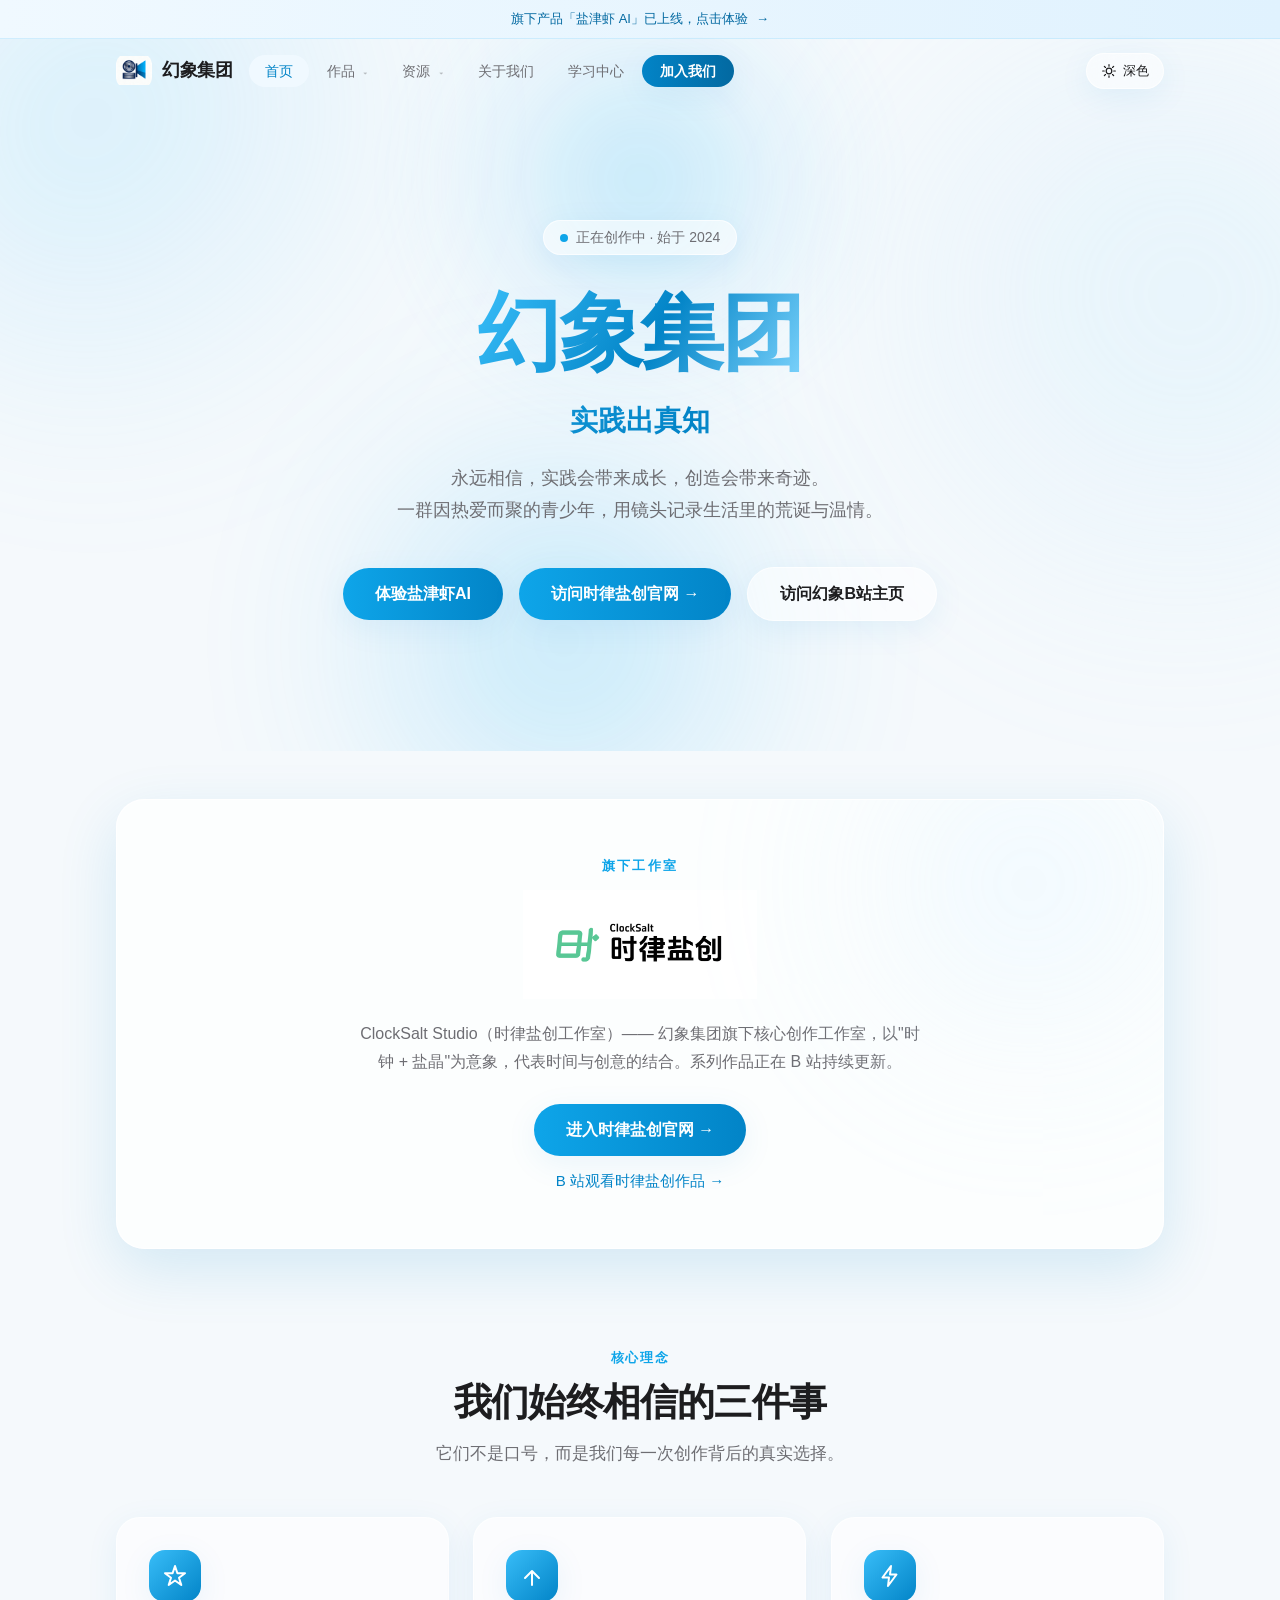
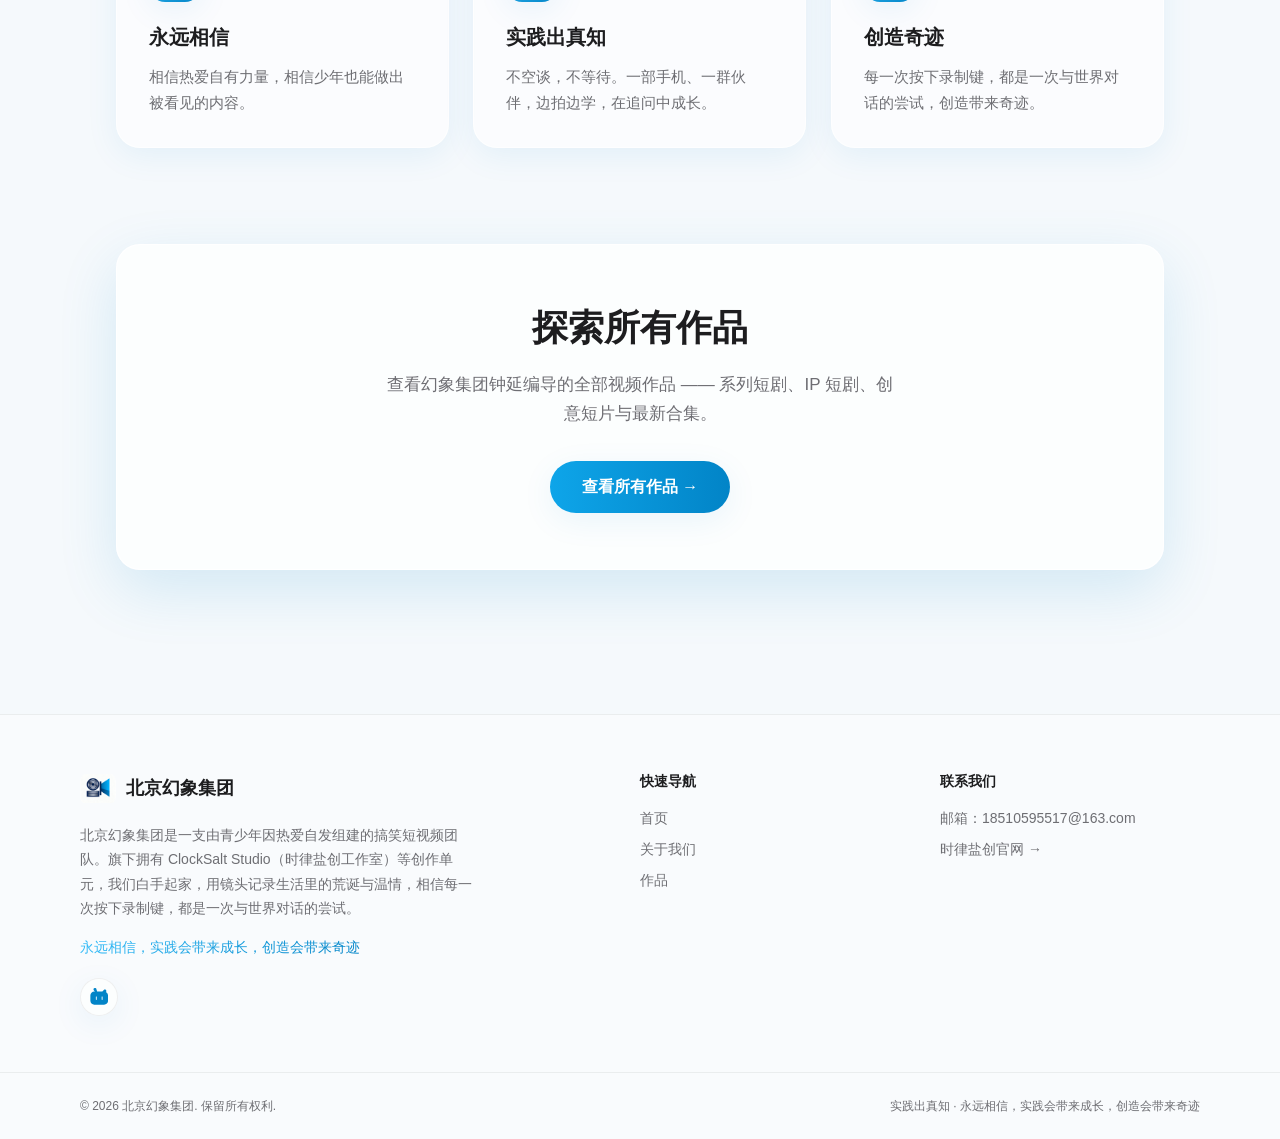
==== commit 3ed7949d: "Add files via upload" ====
--- a/index.html
+++ b/index.html
@@ -22,8 +22,8 @@
 
   <!-- ===== 顶部公告条：时律盐创官网入口 ===== -->
   <header class="navbar">
-    <a class="announce-strip" href="https://clocksalt1312.github.io" target="_blank" rel="noopener noreferrer">
-      旗下工作室「时律盐创 ClockSalt Studio」官网已上线，点击访问 <span class="arrow">→</span>
+    <a class="announce-strip" href="https://clocksalt1312.github.io/yajinxia.html" target="_blank" rel="noopener noreferrer">
+      旗下产品「盐津虾 AI」已上线，点击体验 <span class="arrow">→</span>
     </a>
     <nav class="navbar-inner">
       <a href="index.html" class="nav-logo">
@@ -59,13 +59,10 @@
           </div>
         </li>
         <li><a href="about.html">关于我们</a></li>
-        <li><a href="services.html">产品服务</a></li>
         <li><a href="learning.html">学习中心</a></li>
-        <li><a href="contact.html">联系我们</a></li>
         <li><a href="https://clocksalt1312.github.io/jobs.html" target="_blank" rel="noopener" class="btn-jobs">加入我们</a></li>
       </ul>
       <div class="nav-right">
-        <a href="contact.html" class="nav-cta">合作咨询</a>
         <button type="button" class="theme-toggle" id="theme-toggle" aria-label="切换深色模式" title="切换深色/浅色模式">
           <svg class="icon-sun" viewBox="0 0 24 24"><circle cx="12" cy="12" r="4.2"/><path d="M12 2.5v2.4M12 19.1v2.4M2.5 12h2.4M19.1 12h2.4M5 5l1.7 1.7M17.3 17.3L19 19M19 5l-1.7 1.7M6.7 17.3L5 19"/></svg>
           <svg class="icon-moon" viewBox="0 0 24 24"><path d="M20.5 14.1A8.5 8.5 0 1 1 9.9 3.5a7 7 0 0 0 10.6 10.6z"/></svg>
@@ -80,10 +77,8 @@
       <ul class="mobile-menu-list glass-strong">
         <li><a href="index.html" class="active">首页</a></li>
         <li><a href="about.html">关于我们</a></li>
-        <li><a href="services.html">产品服务</a></li>
         <li><a href="works.html">作品</a></li>
         <li><a href="resources.html">资源</a></li>
-        <li><a href="contact.html">联系我们</a></li>
         <li><a href="learning.html">学习中心</a></li>
         <li style="list-style:none;">
           <button type="button" class="m-theme-toggle" id="m-theme-toggle" aria-label="切换深色模式">
@@ -92,7 +87,6 @@
             <span class="m-theme-label">深色模式</span>
           </button>
         </li>
-        <li><a href="contact.html" class="m-cta">合作咨询</a></li>
         <li><a href="https://clocksalt1312.github.io/jobs.html" target="_blank" rel="noopener" class="m-cta" style="background:linear-gradient(90deg, #0284c7, #0369a1);">加入我们</a></li>
       </ul>
     </div>
@@ -123,7 +117,7 @@
         </div>
         <div class="reveal" data-delay="320">
           <div class="btn-row">
-            <a href="about.html" class="btn btn-glass btn-lg">了解幻象集团</a>
+            <a href="https://clocksalt1312.github.io/yajinxia.html" target="_blank" rel="noopener noreferrer" class="btn btn-primary btn-lg">体验盐津虾AI</a>
             <a href="https://clocksalt1312.github.io" target="_blank" rel="noopener noreferrer" class="btn btn-primary btn-lg">访问时律盐创官网 →</a>
             <a href="https://space.bilibili.com/3494359196502977?spm_id_from=333.1007.0.0" class="btn btn-glass btn-lg">访问幻象B站主页</a>
           </div>
@@ -193,25 +187,11 @@
           <p>查看幻象集团钟延编导的全部视频作品 —— 系列短剧、IP 短剧、创意短片与最新合集。</p>
           <div class="btn-row">
             <a href="works.html" class="btn btn-primary btn-lg">查看所有作品 →</a>
-            <a href="contact.html" class="btn btn-outline btn-lg">联系我们</a>
-          </div>
-        </div>
-      </div>
-    </section>
-
-    <!-- ===== 行动召唤 ===== -->
-    <section class="section container">
-      <div class="reveal">
-        <div class="card glass-strong cta-card">
-          <h2>想和我们聊聊创意？</h2>
-          <p>无论是合作、约稿，还是只是想为我们的团队加油，都欢迎随时联系。</p>
-          <div class="btn-row">
-            <a href="contact.html" class="btn btn-primary btn-lg">联系我们</a>
-            <a href="about.html" class="btn btn-outline btn-lg">了解幻象集团</a>
-          </div>
-        </div>
-      </div>
-    </section>
+          </div>
+        </div>
+      </div>
+    </section>
+
   </main>
 
   <!-- ===== 页脚 ===== -->
@@ -237,9 +217,7 @@
         <ul class="footer-links">
           <li><a href="index.html">首页</a></li>
           <li><a href="about.html">关于我们</a></li>
-          <li><a href="services.html">产品服务</a></li>
           <li><a href="works.html">作品</a></li>
-          <li><a href="contact.html">联系我们</a></li>
         </ul>
       </div>
       <div>
